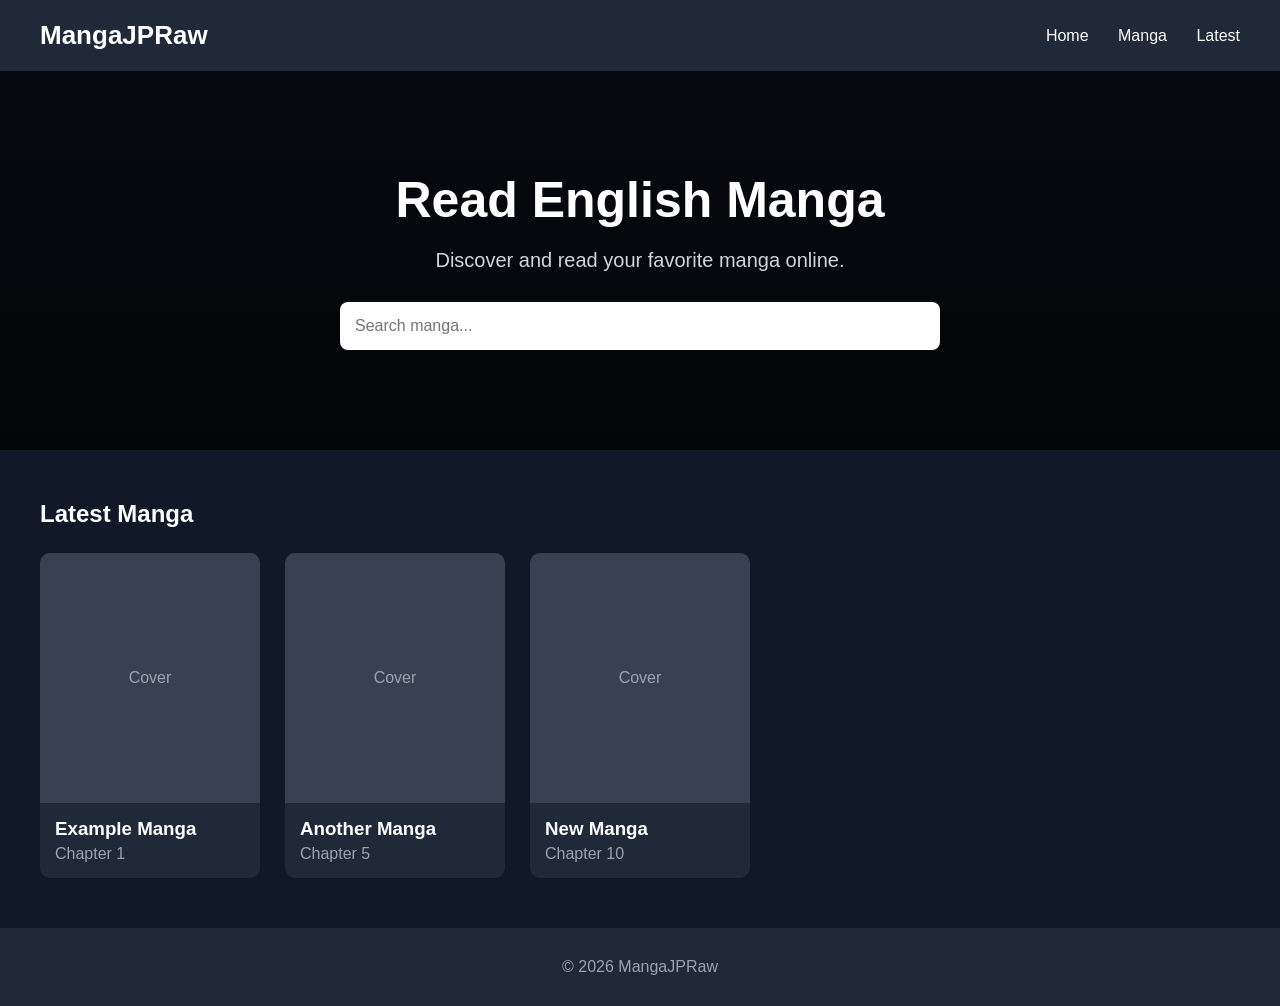
==== index.html @ 436ef57d "Add initial HTML structure for MangaJPRaw site" ====
<!DOCTYPE html>
<html lang="en">
<head>
    <meta charset="UTF-8">
    <meta name="viewport" content="width=device-width, initial-scale=1.0">

    <title>MangaJPRaw - English Manga</title>

    <style>
        * {
            margin: 0;
            padding: 0;
            box-sizing: border-box;
        }

        body {
            font-family: Arial, sans-serif;
            background: #111827;
            color: white;
        }

        header {
            background: #1f2937;
            padding: 20px 40px;
            display: flex;
            justify-content: space-between;
            align-items: center;
        }

        .logo {
            font-size: 26px;
            font-weight: bold;
        }

        nav a {
            color: white;
            text-decoration: none;
            margin-left: 25px;
        }

        nav a:hover {
            color: #ef4444;
        }

        .hero {
            text-align: center;
            padding: 100px 20px;
            background: linear-gradient(
                rgba(0, 0, 0, 0.6),
                rgba(0, 0, 0, 0.8)
            );
        }

        .hero h1 {
            font-size: 50px;
            margin-bottom: 20px;
        }

        .hero p {
            font-size: 20px;
            color: #d1d5db;
            margin-bottom: 30px;
        }

        .search {
            width: 90%;
            max-width: 600px;
            padding: 15px;
            border-radius: 8px;
            border: none;
            font-size: 16px;
        }

        .section {
            padding: 50px 40px;
        }

        .section h2 {
            margin-bottom: 25px;
        }

        .manga-grid {
            display: grid;
            grid-template-columns: repeat(auto-fill, minmax(180px, 1fr));
            gap: 25px;
        }

        .manga-card {
            background: #1f2937;
            border-radius: 10px;
            overflow: hidden;
            padding-bottom: 15px;
        }

        .manga-cover {
            height: 250px;
            background: #374151;
            display: flex;
            align-items: center;
            justify-content: center;
            color: #9ca3af;
        }

        .manga-card h3 {
            padding: 15px 15px 5px;
        }

        .manga-card p {
            padding: 0 15px;
            color: #9ca3af;
        }

        footer {
            text-align: center;
            padding: 30px;
            background: #1f2937;
            color: #9ca3af;
        }

        @media (max-width: 600px) {
            header {
                padding: 15px 20px;
            }

            nav a {
                margin-left: 10px;
            }

            .hero h1 {
                font-size: 35px;
            }

            .section {
                padding: 35px 20px;
            }
        }
    </style>
</head>

<body>

<header>

    <div class="logo">
        MangaJPRaw
    </div>

    <nav>
        <a href="index.html">Home</a>
        <a href="#">Manga</a>
        <a href="#">Latest</a>
    </nav>

</header>


<section class="hero">

    <h1>Read English Manga</h1>

    <p>
        Discover and read your favorite manga online.
    </p>

    <input
        type="text"
        class="search"
        placeholder="Search manga..."
    >

</section>


<section class="section">

    <h2>Latest Manga</h2>

    <div class="manga-grid">

        <div class="manga-card">

            <div class="manga-cover">
                Cover
            </div>

            <h3>Example Manga</h3>

            <p>Chapter 1</p>

        </div>


        <div class="manga-card">

            <div class="manga-cover">
                Cover
            </div>

            <h3>Another Manga</h3>

            <p>Chapter 5</p>

        </div>


        <div class="manga-card">

            <div class="manga-cover">
                Cover
            </div>

            <h3>New Manga</h3>

            <p>Chapter 10</p>

        </div>

    </div>

</section>


<footer>

    <p>© 2026 MangaJPRaw</p>

</footer>

</body>
</html>
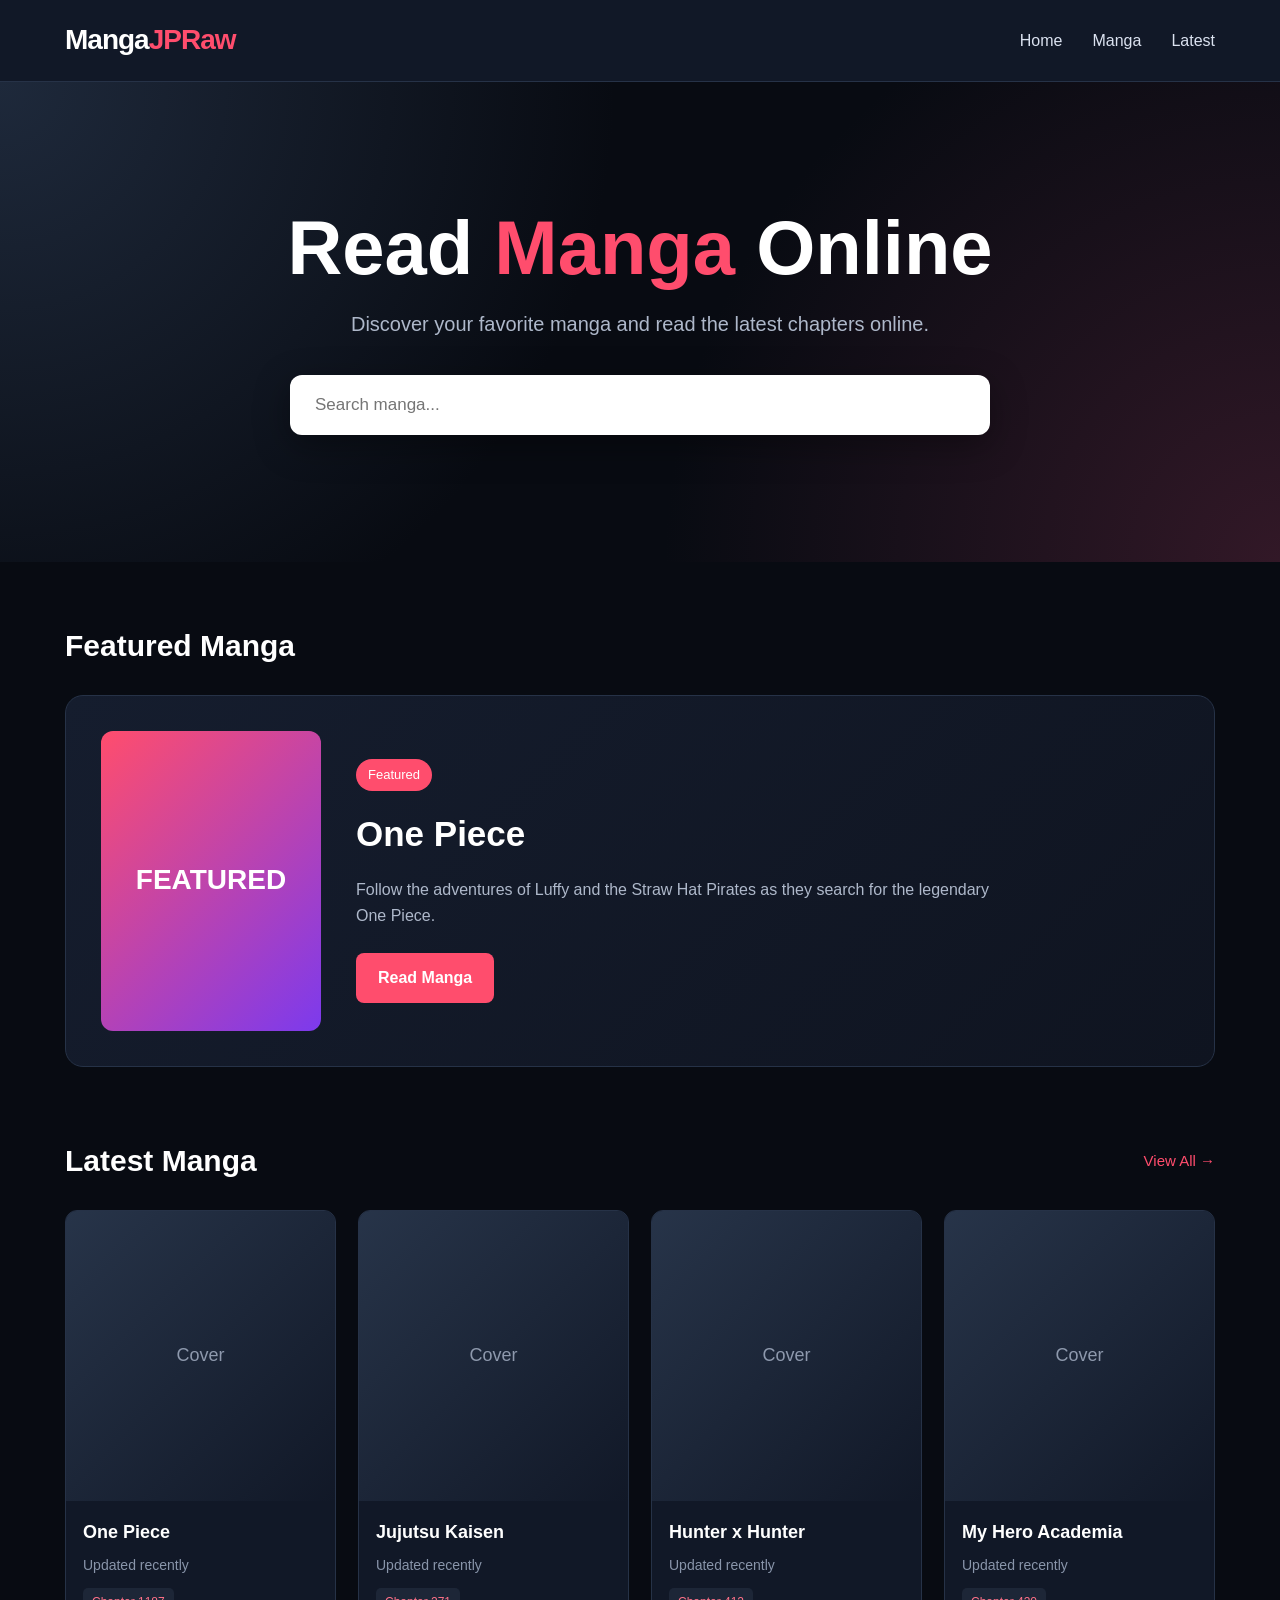
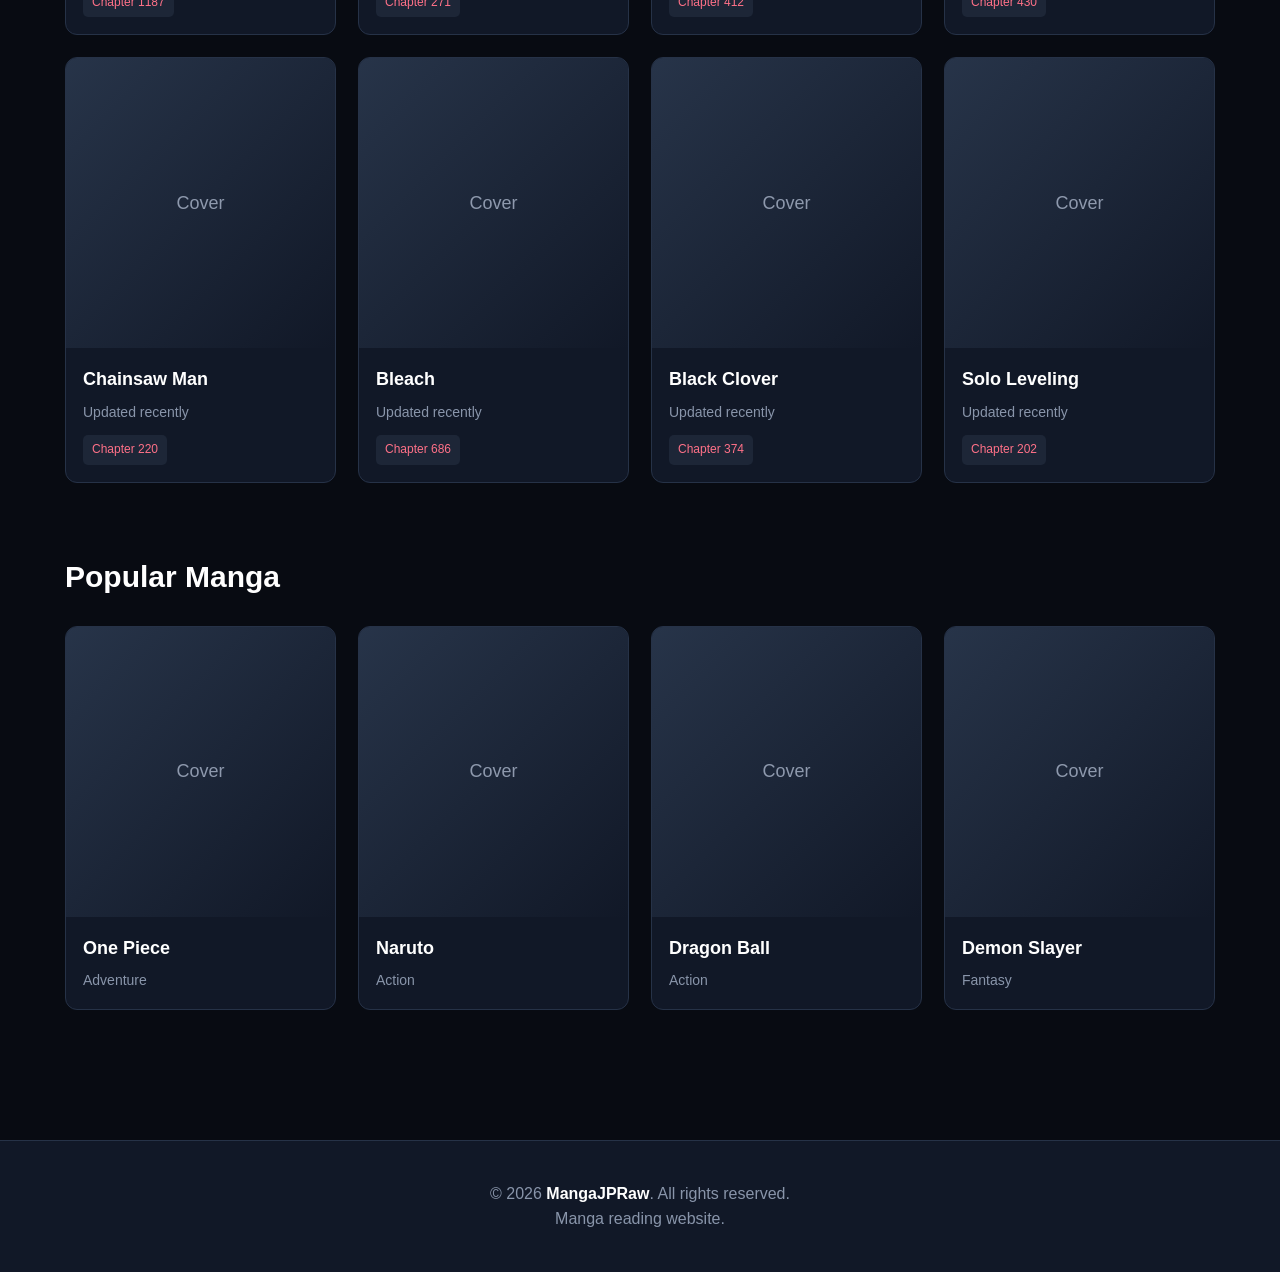
==== commit c8d69d41: "Improve SEO and update styles in index.html Updated the title and meta description for SEO. Adjusted" ====
--- a/index.html
+++ b/index.html
@@ -4,7 +4,10 @@
     <meta charset="UTF-8">
     <meta name="viewport" content="width=device-width, initial-scale=1.0">
 
-    <title>MangaJPRaw - English Manga</title>
+    <title>MangaJPRaw - Read Manga Online</title>
+
+    <meta name="description"
+          content="Read your favorite manga online at MangaJPRaw. Discover latest chapters, popular manga and more.">
 
     <style>
         * {
@@ -14,124 +17,419 @@
         }
 
         body {
-            font-family: Arial, sans-serif;
+            font-family: Arial, Helvetica, sans-serif;
+            background: #080b12;
+            color: #ffffff;
+            line-height: 1.6;
+        }
+
+        a {
+            color: inherit;
+            text-decoration: none;
+        }
+
+        /* =========================
+           HEADER
+        ========================= */
+
+        header {
             background: #111827;
-            color: white;
-        }
-
-        header {
-            background: #1f2937;
-            padding: 20px 40px;
+            border-bottom: 1px solid #263247;
+            position: sticky;
+            top: 0;
+            z-index: 1000;
+        }
+
+        .navbar {
+            max-width: 1200px;
+            margin: auto;
+            padding: 18px 25px;
             display: flex;
+            align-items: center;
             justify-content: space-between;
+        }
+
+        .logo {
+            font-size: 28px;
+            font-weight: 800;
+            letter-spacing: -1px;
+        }
+
+        .logo span {
+            color: #ff4d6d;
+        }
+
+        .nav-links {
+            display: flex;
+            gap: 30px;
             align-items: center;
         }
 
-        .logo {
-            font-size: 26px;
-            font-weight: bold;
-        }
-
-        nav a {
-            color: white;
-            text-decoration: none;
-            margin-left: 25px;
-        }
-
-        nav a:hover {
-            color: #ef4444;
-        }
+        .nav-links a {
+            font-size: 16px;
+            color: #dbe2f0;
+            transition: 0.2s;
+        }
+
+        .nav-links a:hover {
+            color: #ff4d6d;
+        }
+
+        /* =========================
+           HERO
+        ========================= */
 
         .hero {
-            text-align: center;
-            padding: 100px 20px;
-            background: linear-gradient(
-                rgba(0, 0, 0, 0.6),
-                rgba(0, 0, 0, 0.8)
-            );
-        }
-
-        .hero h1 {
-            font-size: 50px;
-            margin-bottom: 20px;
-        }
-
-        .hero p {
-            font-size: 20px;
-            color: #d1d5db;
-            margin-bottom: 30px;
-        }
-
-        .search {
-            width: 90%;
-            max-width: 600px;
-            padding: 15px;
-            border-radius: 8px;
-            border: none;
-            font-size: 16px;
-        }
-
-        .section {
-            padding: 50px 40px;
-        }
-
-        .section h2 {
-            margin-bottom: 25px;
-        }
-
-        .manga-grid {
-            display: grid;
-            grid-template-columns: repeat(auto-fill, minmax(180px, 1fr));
-            gap: 25px;
-        }
-
-        .manga-card {
-            background: #1f2937;
-            border-radius: 10px;
-            overflow: hidden;
-            padding-bottom: 15px;
-        }
-
-        .manga-cover {
-            height: 250px;
-            background: #374151;
+            min-height: 480px;
             display: flex;
             align-items: center;
             justify-content: center;
-            color: #9ca3af;
-        }
-
-        .manga-card h3 {
-            padding: 15px 15px 5px;
-        }
-
-        .manga-card p {
-            padding: 0 15px;
-            color: #9ca3af;
-        }
+            text-align: center;
+            padding: 70px 20px;
+            background:
+                radial-gradient(circle at top left, #1e293b, transparent 45%),
+                radial-gradient(circle at bottom right, #321827, transparent 45%),
+                #080b12;
+        }
+
+        .hero-content {
+            width: 100%;
+            max-width: 850px;
+        }
+
+        .hero h1 {
+            font-size: clamp(42px, 7vw, 76px);
+            line-height: 1.05;
+            margin-bottom: 20px;
+        }
+
+        .hero h1 span {
+            color: #ff4d6d;
+        }
+
+        .hero p {
+            color: #aeb8ca;
+            font-size: 20px;
+            margin-bottom: 35px;
+        }
+
+        /* SEARCH */
+
+        .search-container {
+            position: relative;
+            max-width: 700px;
+            margin: auto;
+        }
+
+        .search-container input {
+            width: 100%;
+            padding: 20px 25px;
+            border: none;
+            outline: none;
+            border-radius: 12px;
+            font-size: 17px;
+            background: #ffffff;
+            color: #111827;
+            box-shadow: 0 10px 35px rgba(0,0,0,0.35);
+        }
+
+        /* =========================
+           MAIN
+        ========================= */
+
+        main {
+            max-width: 1200px;
+            margin: auto;
+            padding: 60px 25px;
+        }
+
+        .section {
+            margin-bottom: 70px;
+        }
+
+        .section-header {
+            display: flex;
+            align-items: center;
+            justify-content: space-between;
+            margin-bottom: 25px;
+        }
+
+        .section-header h2 {
+            font-size: 30px;
+        }
+
+        .section-header a {
+            color: #ff4d6d;
+            font-size: 15px;
+        }
+
+        /* =========================
+           FEATURED
+        ========================= */
+
+        .featured {
+            background: linear-gradient(
+                135deg,
+                #151d2e,
+                #0f1420
+            );
+
+            border: 1px solid #263247;
+            border-radius: 18px;
+            padding: 35px;
+            display: grid;
+            grid-template-columns: 220px 1fr;
+            gap: 35px;
+            overflow: hidden;
+        }
+
+        .featured-cover {
+            height: 300px;
+            border-radius: 12px;
+            background: linear-gradient(
+                135deg,
+                #ff4d6d,
+                #7c3aed
+            );
+            display: flex;
+            align-items: center;
+            justify-content: center;
+            font-size: 28px;
+            font-weight: bold;
+        }
+
+        .featured-info {
+            display: flex;
+            flex-direction: column;
+            justify-content: center;
+        }
+
+        .featured-info .tag {
+            display: inline-block;
+            width: fit-content;
+            background: #ff4d6d;
+            padding: 6px 12px;
+            border-radius: 20px;
+            font-size: 13px;
+            margin-bottom: 15px;
+        }
+
+        .featured-info h3 {
+            font-size: 35px;
+            margin-bottom: 15px;
+        }
+
+        .featured-info p {
+            color: #aeb8ca;
+            max-width: 650px;
+            margin-bottom: 25px;
+        }
+
+        .btn {
+            display: inline-block;
+            width: fit-content;
+            padding: 12px 22px;
+            border-radius: 8px;
+            background: #ff4d6d;
+            color: white;
+            font-weight: bold;
+            transition: 0.2s;
+        }
+
+        .btn:hover {
+            transform: translateY(-2px);
+            background: #ff365a;
+        }
+
+        /* =========================
+           MANGA GRID
+        ========================= */
+
+        .manga-grid {
+            display: grid;
+            grid-template-columns: repeat(4, 1fr);
+            gap: 22px;
+        }
+
+        .manga-card {
+            background: #111827;
+            border: 1px solid #263247;
+            border-radius: 12px;
+            overflow: hidden;
+            transition: 0.25s;
+        }
+
+        .manga-card:hover {
+            transform: translateY(-6px);
+            border-color: #ff4d6d;
+        }
+
+        .manga-cover {
+            height: 290px;
+            background:
+                linear-gradient(
+                    135deg,
+                    #273449,
+                    #111827
+                );
+            display: flex;
+            align-items: center;
+            justify-content: center;
+            color: #8e99ad;
+            font-size: 18px;
+        }
+
+        .manga-info {
+            padding: 17px;
+        }
+
+        .manga-info h3 {
+            font-size: 18px;
+            margin-bottom: 7px;
+            white-space: nowrap;
+            overflow: hidden;
+            text-overflow: ellipsis;
+        }
+
+        .manga-info p {
+            color: #8995aa;
+            font-size: 14px;
+        }
+
+        .chapter {
+            margin-top: 12px;
+            display: inline-block;
+            background: #1d2637;
+            color: #ff7188;
+            padding: 5px 9px;
+            border-radius: 5px;
+            font-size: 12px;
+        }
+
+        /* =========================
+           NO RESULTS
+        ========================= */
+
+        #noResults {
+            display: none;
+            text-align: center;
+            padding: 50px 20px;
+            color: #8995aa;
+        }
+
+        /* =========================
+           FOOTER
+        ========================= */
 
         footer {
+            background: #111827;
+            border-top: 1px solid #263247;
+            padding: 40px 20px;
             text-align: center;
-            padding: 30px;
-            background: #1f2937;
-            color: #9ca3af;
-        }
-
-        @media (max-width: 600px) {
-            header {
-                padding: 15px 20px;
-            }
-
-            nav a {
-                margin-left: 10px;
-            }
-
-            .hero h1 {
-                font-size: 35px;
-            }
-
-            .section {
-                padding: 35px 20px;
+            color: #8995aa;
+        }
+
+        footer strong {
+            color: white;
+        }
+
+        /* =========================
+           MOBILE
+        ========================= */
+
+        @media (max-width: 900px) {
+
+            .manga-grid {
+                grid-template-columns: repeat(3, 1fr);
+            }
+
+            .featured {
+                grid-template-columns: 170px 1fr;
+            }
+
+            .featured-cover {
+                height: 240px;
+            }
+        }
+
+        @media (max-width: 650px) {
+
+            .navbar {
+                padding: 15px;
+            }
+
+            .logo {
+                font-size: 23px;
+            }
+
+            .nav-links {
+                gap: 15px;
+            }
+
+            .nav-links a {
+                font-size: 14px;
+            }
+
+            .hero {
+                min-height: 430px;
+                padding: 50px 18px;
+            }
+
+            .hero p {
+                font-size: 17px;
+            }
+
+            main {
+                padding: 40px 15px;
+            }
+
+            .featured {
+                grid-template-columns: 1fr;
+                padding: 20px;
+            }
+
+            .featured-cover {
+                height: 300px;
+            }
+
+            .featured-info h3 {
+                font-size: 28px;
+            }
+
+            .manga-grid {
+                grid-template-columns: repeat(2, 1fr);
+                gap: 14px;
+            }
+
+            .manga-cover {
+                height: 230px;
+            }
+
+            .manga-info {
+                padding: 12px;
+            }
+
+            .manga-info h3 {
+                font-size: 15px;
+            }
+        }
+
+        @media (max-width: 400px) {
+
+            .nav-links {
+                gap: 10px;
+            }
+
+            .nav-links a {
+                font-size: 12px;
+            }
+
+            .manga-grid {
+                grid-template-columns: 1fr 1fr;
+            }
+
+            .manga-cover {
+                height: 200px;
             }
         }
     </style>
@@ -139,92 +437,474 @@
 
 <body>
 
+<!-- =========================
+     HEADER
+========================= -->
+
 <header>
 
-    <div class="logo">
-        MangaJPRaw
+    <nav class="navbar">
+
+        <a href="#" class="logo">
+            Manga<span>JPRaw</span>
+        </a>
+
+        <div class="nav-links">
+            <a href="#">Home</a>
+            <a href="#manga">Manga</a>
+            <a href="#latest">Latest</a>
+        </div>
+
+    </nav>
+
+</header>
+
+
+<!-- =========================
+     HERO
+========================= -->
+
+<section class="hero">
+
+    <div class="hero-content">
+
+        <h1>
+            Read <span>Manga</span> Online
+        </h1>
+
+        <p>
+            Discover your favorite manga and read the latest chapters online.
+        </p>
+
+        <div class="search-container">
+
+            <input
+                type="text"
+                id="searchInput"
+                placeholder="Search manga..."
+                autocomplete="off"
+            >
+
+        </div>
+
     </div>
 
-    <nav>
-        <a href="index.html">Home</a>
-        <a href="#">Manga</a>
-        <a href="#">Latest</a>
-    </nav>
-
-</header>
-
-
-<section class="hero">
-
-    <h1>Read English Manga</h1>
+</section>
+
+
+<!-- =========================
+     MAIN CONTENT
+========================= -->
+
+<main>
+
+
+    <!-- FEATURED -->
+
+    <section class="section">
+
+        <div class="section-header">
+
+            <h2>Featured Manga</h2>
+
+        </div>
+
+        <div class="featured">
+
+            <div class="featured-cover">
+                FEATURED
+            </div>
+
+            <div class="featured-info">
+
+                <span class="tag">
+                    Featured
+                </span>
+
+                <h3>
+                    One Piece
+                </h3>
+
+                <p>
+                    Follow the adventures of Luffy and the Straw Hat Pirates
+                    as they search for the legendary One Piece.
+                </p>
+
+                <a href="#" class="btn">
+                    Read Manga
+                </a>
+
+            </div>
+
+        </div>
+
+    </section>
+
+
+    <!-- LATEST -->
+
+    <section class="section" id="latest">
+
+        <div class="section-header">
+
+            <h2>
+                Latest Manga
+            </h2>
+
+            <a href="#">
+                View All →
+            </a>
+
+        </div>
+
+        <div class="manga-grid" id="mangaGrid">
+
+
+            <!-- MANGA 1 -->
+
+            <div class="manga-card">
+
+                <div class="manga-cover">
+                    Cover
+                </div>
+
+                <div class="manga-info">
+
+                    <h3>One Piece</h3>
+
+                    <p>Updated recently</p>
+
+                    <span class="chapter">
+                        Chapter 1187
+                    </span>
+
+                </div>
+
+            </div>
+
+
+            <!-- MANGA 2 -->
+
+            <div class="manga-card">
+
+                <div class="manga-cover">
+                    Cover
+                </div>
+
+                <div class="manga-info">
+
+                    <h3>Jujutsu Kaisen</h3>
+
+                    <p>Updated recently</p>
+
+                    <span class="chapter">
+                        Chapter 271
+                    </span>
+
+                </div>
+
+            </div>
+
+
+            <!-- MANGA 3 -->
+
+            <div class="manga-card">
+
+                <div class="manga-cover">
+                    Cover
+                </div>
+
+                <div class="manga-info">
+
+                    <h3>Hunter x Hunter</h3>
+
+                    <p>Updated recently</p>
+
+                    <span class="chapter">
+                        Chapter 412
+                    </span>
+
+                </div>
+
+            </div>
+
+
+            <!-- MANGA 4 -->
+
+            <div class="manga-card">
+
+                <div class="manga-cover">
+                    Cover
+                </div>
+
+                <div class="manga-info">
+
+                    <h3>My Hero Academia</h3>
+
+                    <p>Updated recently</p>
+
+                    <span class="chapter">
+                        Chapter 430
+                    </span>
+
+                </div>
+
+            </div>
+
+
+            <!-- MANGA 5 -->
+
+            <div class="manga-card">
+
+                <div class="manga-cover">
+                    Cover
+                </div>
+
+                <div class="manga-info">
+
+                    <h3>Chainsaw Man</h3>
+
+                    <p>Updated recently</p>
+
+                    <span class="chapter">
+                        Chapter 220
+                    </span>
+
+                </div>
+
+            </div>
+
+
+            <!-- MANGA 6 -->
+
+            <div class="manga-card">
+
+                <div class="manga-cover">
+                    Cover
+                </div>
+
+                <div class="manga-info">
+
+                    <h3>Bleach</h3>
+
+                    <p>Updated recently</p>
+
+                    <span class="chapter">
+                        Chapter 686
+                    </span>
+
+                </div>
+
+            </div>
+
+
+            <!-- MANGA 7 -->
+
+            <div class="manga-card">
+
+                <div class="manga-cover">
+                    Cover
+                </div>
+
+                <div class="manga-info">
+
+                    <h3>Black Clover</h3>
+
+                    <p>Updated recently</p>
+
+                    <span class="chapter">
+                        Chapter 374
+                    </span>
+
+                </div>
+
+            </div>
+
+
+            <!-- MANGA 8 -->
+
+            <div class="manga-card">
+
+                <div class="manga-cover">
+                    Cover
+                </div>
+
+                <div class="manga-info">
+
+                    <h3>Solo Leveling</h3>
+
+                    <p>Updated recently</p>
+
+                    <span class="chapter">
+                        Chapter 202
+                    </span>
+
+                </div>
+
+            </div>
+
+        </div>
+
+        <div id="noResults">
+            <h3>No manga found</h3>
+            <p>Try searching for another manga.</p>
+        </div>
+
+    </section>
+
+
+    <!-- POPULAR -->
+
+    <section class="section" id="manga">
+
+        <div class="section-header">
+
+            <h2>
+                Popular Manga
+            </h2>
+
+        </div>
+
+        <div class="manga-grid">
+
+            <div class="manga-card">
+
+                <div class="manga-cover">
+                    Cover
+                </div>
+
+                <div class="manga-info">
+                    <h3>One Piece</h3>
+                    <p>Adventure</p>
+                </div>
+
+            </div>
+
+
+            <div class="manga-card">
+
+                <div class="manga-cover">
+                    Cover
+                </div>
+
+                <div class="manga-info">
+                    <h3>Naruto</h3>
+                    <p>Action</p>
+                </div>
+
+            </div>
+
+
+            <div class="manga-card">
+
+                <div class="manga-cover">
+                    Cover
+                </div>
+
+                <div class="manga-info">
+                    <h3>Dragon Ball</h3>
+                    <p>Action</p>
+                </div>
+
+            </div>
+
+
+            <div class="manga-card">
+
+                <div class="manga-cover">
+                    Cover
+                </div>
+
+                <div class="manga-info">
+                    <h3>Demon Slayer</h3>
+                    <p>Fantasy</p>
+                </div>
+
+            </div>
+
+        </div>
+
+    </section>
+
+</main>
+
+
+<!-- =========================
+     FOOTER
+========================= -->
+
+<footer>
 
     <p>
-        Discover and read your favorite manga online.
+        © 2026 <strong>MangaJPRaw</strong>.
+        All rights reserved.
     </p>
 
-    <input
-        type="text"
-        class="search"
-        placeholder="Search manga..."
-    >
-
-</section>
-
-
-<section class="section">
-
-    <h2>Latest Manga</h2>
-
-    <div class="manga-grid">
-
-        <div class="manga-card">
-
-            <div class="manga-cover">
-                Cover
-            </div>
-
-            <h3>Example Manga</h3>
-
-            <p>Chapter 1</p>
-
-        </div>
-
-
-        <div class="manga-card">
-
-            <div class="manga-cover">
-                Cover
-            </div>
-
-            <h3>Another Manga</h3>
-
-            <p>Chapter 5</p>
-
-        </div>
-
-
-        <div class="manga-card">
-
-            <div class="manga-cover">
-                Cover
-            </div>
-
-            <h3>New Manga</h3>
-
-            <p>Chapter 10</p>
-
-        </div>
-
-    </div>
-
-</section>
-
-
-<footer>
-
-    <p>© 2026 MangaJPRaw</p>
+    <p>
+        Manga reading website.
+    </p>
 
 </footer>
+
+
+<!-- =========================
+     SEARCH JAVASCRIPT
+========================= -->
+
+<script>
+
+    const searchInput = document.getElementById("searchInput");
+
+    const mangaCards = document.querySelectorAll(
+        "#mangaGrid .manga-card"
+    );
+
+    const noResults = document.getElementById("noResults");
+
+
+    searchInput.addEventListener("input", function () {
+
+        const searchText =
+            this.value.toLowerCase().trim();
+
+        let visibleCards = 0;
+
+
+        mangaCards.forEach(function (card) {
+
+            const title =
+                card.querySelector("h3")
+                    .textContent
+                    .toLowerCase();
+
+            if (title.includes(searchText)) {
+
+                card.style.display = "";
+
+                visibleCards++;
+
+            } else {
+
+                card.style.display = "none";
+
+            }
+
+        });
+
+
+        if (visibleCards === 0 && searchText !== "") {
+
+            noResults.style.display = "block";
+
+        } else {
+
+            noResults.style.display = "none";
+
+        }
+
+    });
+
+</script>
 
 </body>
 </html>
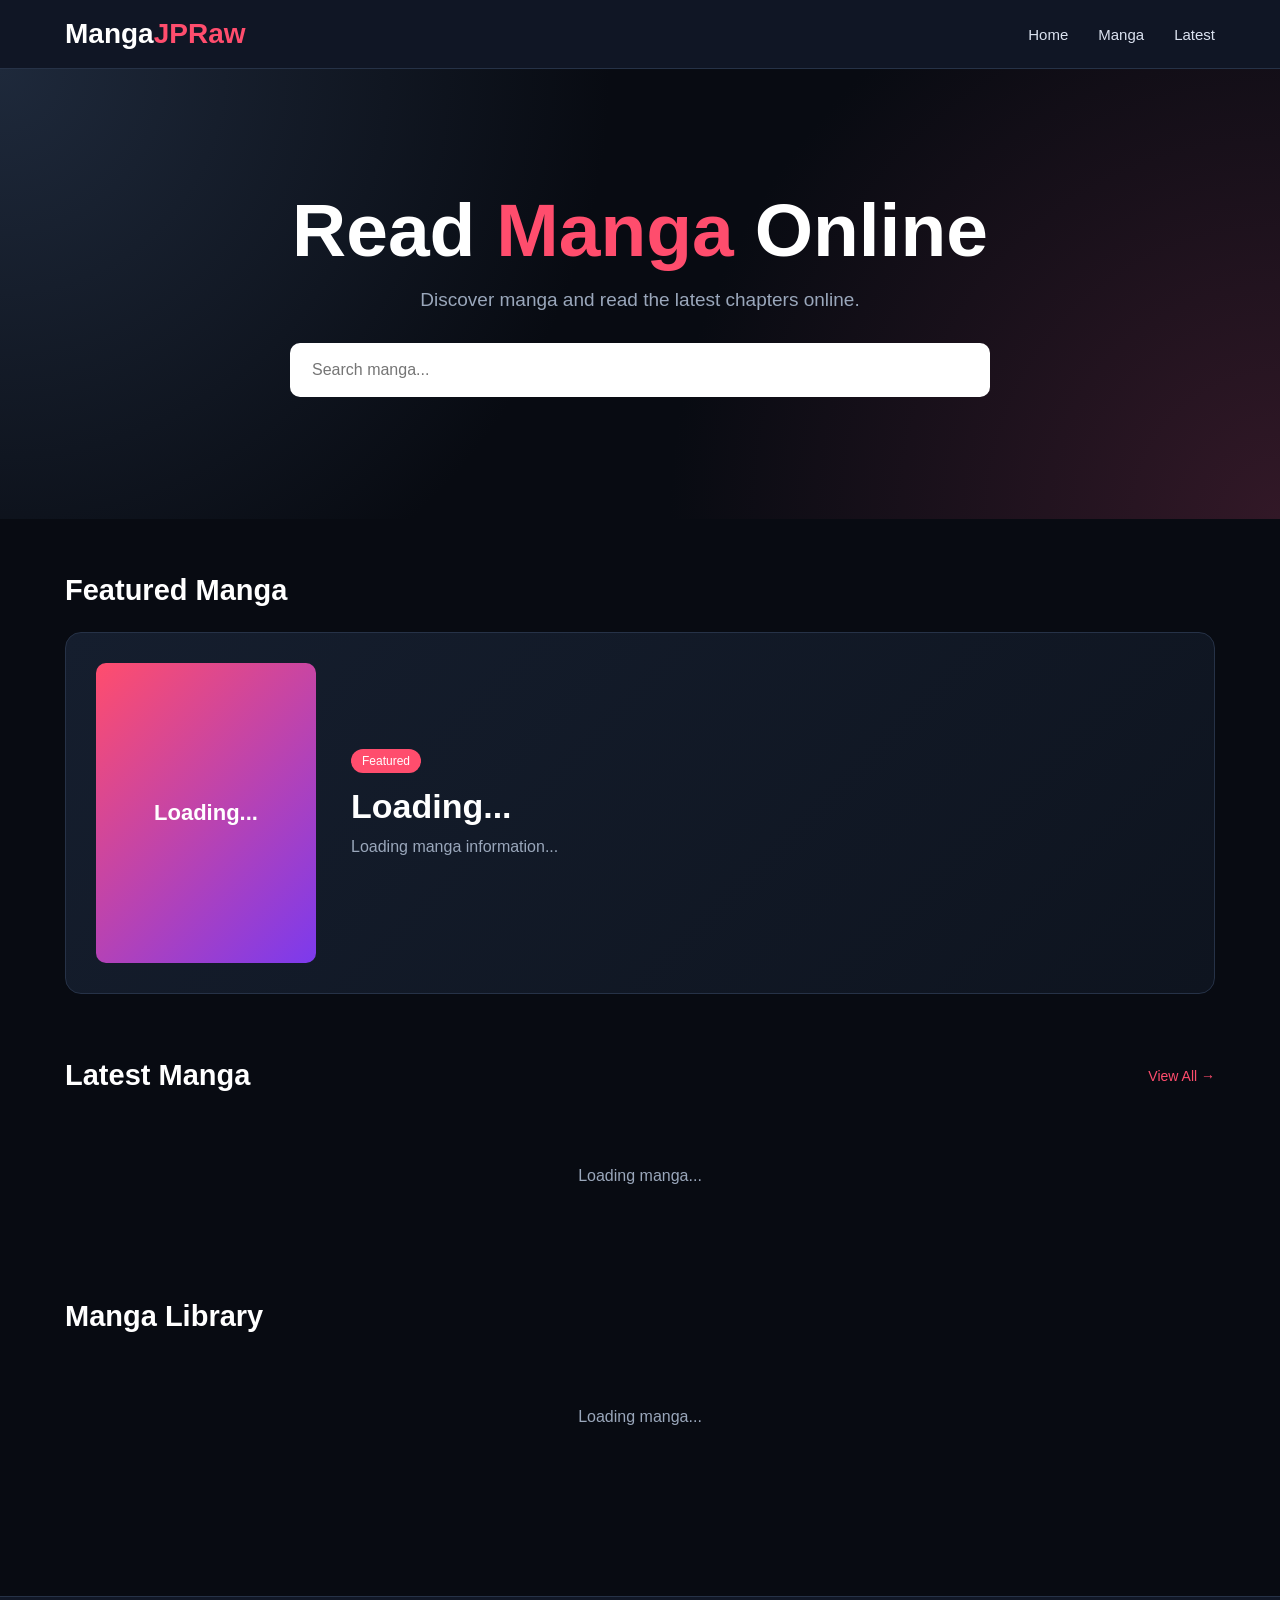
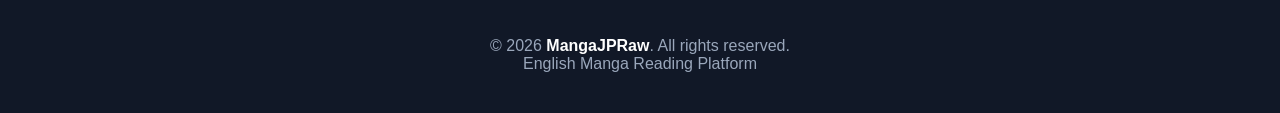
==== commit f3171fd8: "Update index.html" ====
--- a/index.html
+++ b/index.html
@@ -1,337 +1,702 @@
 <!DOCTYPE html>
 <html lang="en">
+
 <head>
+
     <meta charset="UTF-8">
-    <meta name="viewport" content="width=device-width, initial-scale=1.0">
+
+    <meta
+        name="viewport"
+        content="width=device-width, initial-scale=1.0"
+    >
+
+    <meta
+        name="description"
+        content="MangaJPRaw - Read English manga online."
+    >
 
     <title>MangaJPRaw - Read Manga Online</title>
 
-    <meta name="description"
-          content="Read your favorite manga online at MangaJPRaw. Discover latest chapters, popular manga and more.">
 
     <style>
+
         * {
             margin: 0;
             padding: 0;
             box-sizing: border-box;
         }
 
+
+        :root {
+
+            --background: #080b12;
+            --surface: #111827;
+            --surface-2: #151e2e;
+            --border: #263247;
+
+            --text: #ffffff;
+            --muted: #9aa7bb;
+
+            --accent: #ff4d6d;
+            --accent-hover: #ff365a;
+
+        }
+
+
         body {
-            font-family: Arial, Helvetica, sans-serif;
-            background: #080b12;
-            color: #ffffff;
-            line-height: 1.6;
-        }
+
+            font-family:
+                Arial,
+                Helvetica,
+                sans-serif;
+
+            background: var(--background);
+
+            color: var(--text);
+
+            min-height: 100vh;
+
+        }
+
 
         a {
+
             color: inherit;
+
             text-decoration: none;
-        }
+
+        }
+
+
+        button,
+        input {
+
+            font-family: inherit;
+
+        }
+
 
         /* =========================
            HEADER
         ========================= */
 
         header {
-            background: #111827;
-            border-bottom: 1px solid #263247;
+
             position: sticky;
+
             top: 0;
+
             z-index: 1000;
-        }
+
+            background:
+                rgba(17, 24, 39, 0.95);
+
+            backdrop-filter: blur(10px);
+
+            border-bottom:
+                1px solid var(--border);
+
+        }
+
 
         .navbar {
+
             max-width: 1200px;
+
             margin: auto;
-            padding: 18px 25px;
+
+            padding:
+                18px 25px;
+
             display: flex;
+
             align-items: center;
+
             justify-content: space-between;
-        }
+
+        }
+
 
         .logo {
+
             font-size: 28px;
+
             font-weight: 800;
-            letter-spacing: -1px;
-        }
+
+        }
+
 
         .logo span {
-            color: #ff4d6d;
-        }
+
+            color: var(--accent);
+
+        }
+
 
         .nav-links {
+
             display: flex;
+
             gap: 30px;
-            align-items: center;
-        }
+
+        }
+
 
         .nav-links a {
-            font-size: 16px;
+
             color: #dbe2f0;
+
+            font-size: 15px;
+
             transition: 0.2s;
-        }
+
+        }
+
 
         .nav-links a:hover {
-            color: #ff4d6d;
-        }
+
+            color: var(--accent);
+
+        }
+
 
         /* =========================
            HERO
         ========================= */
 
         .hero {
-            min-height: 480px;
+
+            min-height: 450px;
+
             display: flex;
+
             align-items: center;
+
             justify-content: center;
+
             text-align: center;
-            padding: 70px 20px;
+
+            padding: 60px 20px;
+
             background:
-                radial-gradient(circle at top left, #1e293b, transparent 45%),
-                radial-gradient(circle at bottom right, #321827, transparent 45%),
-                #080b12;
-        }
+
+                radial-gradient(
+                    circle at top left,
+                    #1e293b,
+                    transparent 45%
+                ),
+
+                radial-gradient(
+                    circle at bottom right,
+                    #321827,
+                    transparent 45%
+                ),
+
+                var(--background);
+
+        }
+
 
         .hero-content {
+
             width: 100%;
+
             max-width: 850px;
-        }
+
+        }
+
 
         .hero h1 {
-            font-size: clamp(42px, 7vw, 76px);
+
+            font-size:
+                clamp(42px, 7vw, 75px);
+
             line-height: 1.05;
+
             margin-bottom: 20px;
-        }
+
+        }
+
 
         .hero h1 span {
-            color: #ff4d6d;
-        }
+
+            color: var(--accent);
+
+        }
+
 
         .hero p {
-            color: #aeb8ca;
-            font-size: 20px;
-            margin-bottom: 35px;
-        }
-
-        /* SEARCH */
+
+            color: var(--muted);
+
+            font-size: 19px;
+
+            margin-bottom: 32px;
+
+        }
+
+
+        /* =========================
+           SEARCH
+        ========================= */
 
         .search-container {
-            position: relative;
+
             max-width: 700px;
+
             margin: auto;
-        }
+
+        }
+
 
         .search-container input {
+
             width: 100%;
-            padding: 20px 25px;
+
+            padding:
+                18px 22px;
+
             border: none;
+
             outline: none;
-            border-radius: 12px;
-            font-size: 17px;
-            background: #ffffff;
+
+            border-radius: 10px;
+
+            font-size: 16px;
+
+            background: white;
+
             color: #111827;
-            box-shadow: 0 10px 35px rgba(0,0,0,0.35);
-        }
+
+        }
+
 
         /* =========================
            MAIN
         ========================= */
 
         main {
+
             max-width: 1200px;
+
             margin: auto;
-            padding: 60px 25px;
-        }
+
+            padding:
+                55px 25px;
+
+        }
+
 
         .section {
-            margin-bottom: 70px;
-        }
+
+            margin-bottom: 65px;
+
+        }
+
 
         .section-header {
+
             display: flex;
+
             align-items: center;
+
             justify-content: space-between;
+
             margin-bottom: 25px;
-        }
+
+        }
+
 
         .section-header h2 {
-            font-size: 30px;
-        }
+
+            font-size: 29px;
+
+        }
+
 
         .section-header a {
-            color: #ff4d6d;
-            font-size: 15px;
-        }
+
+            color: var(--accent);
+
+            font-size: 14px;
+
+        }
+
 
         /* =========================
            FEATURED
         ========================= */
 
         .featured {
-            background: linear-gradient(
-                135deg,
-                #151d2e,
-                #0f1420
-            );
-
-            border: 1px solid #263247;
-            border-radius: 18px;
-            padding: 35px;
+
             display: grid;
-            grid-template-columns: 220px 1fr;
+
+            grid-template-columns:
+                220px 1fr;
+
             gap: 35px;
+
+            padding: 30px;
+
+            border-radius: 16px;
+
+            border:
+                1px solid var(--border);
+
+            background:
+                linear-gradient(
+                    135deg,
+                    var(--surface-2),
+                    #0e141f
+                );
+
+        }
+
+
+        .featured-cover {
+
+            height: 300px;
+
+            border-radius: 10px;
+
             overflow: hidden;
-        }
-
-        .featured-cover {
-            height: 300px;
-            border-radius: 12px;
-            background: linear-gradient(
-                135deg,
-                #ff4d6d,
-                #7c3aed
-            );
+
+            background:
+                linear-gradient(
+                    135deg,
+                    #ff4d6d,
+                    #7c3aed
+                );
+
             display: flex;
+
             align-items: center;
+
             justify-content: center;
-            font-size: 28px;
+
             font-weight: bold;
-        }
+
+            font-size: 22px;
+
+        }
+
+
+        .featured-cover img {
+
+            width: 100%;
+
+            height: 100%;
+
+            object-fit: cover;
+
+        }
+
 
         .featured-info {
+
             display: flex;
+
             flex-direction: column;
+
             justify-content: center;
-        }
-
-        .featured-info .tag {
-            display: inline-block;
+
+        }
+
+
+        .tag {
+
             width: fit-content;
-            background: #ff4d6d;
-            padding: 6px 12px;
+
+            background: var(--accent);
+
+            padding:
+                5px 11px;
+
             border-radius: 20px;
-            font-size: 13px;
-            margin-bottom: 15px;
-        }
+
+            font-size: 12px;
+
+            margin-bottom: 14px;
+
+        }
+
 
         .featured-info h3 {
-            font-size: 35px;
-            margin-bottom: 15px;
-        }
+
+            font-size: 34px;
+
+            margin-bottom: 12px;
+
+        }
+
 
         .featured-info p {
-            color: #aeb8ca;
+
+            color: var(--muted);
+
             max-width: 650px;
-            margin-bottom: 25px;
-        }
+
+            margin-bottom: 22px;
+
+        }
+
 
         .btn {
-            display: inline-block;
+
             width: fit-content;
-            padding: 12px 22px;
-            border-radius: 8px;
-            background: #ff4d6d;
-            color: white;
+
+            background: var(--accent);
+
+            padding:
+                11px 20px;
+
+            border-radius: 7px;
+
             font-weight: bold;
+
             transition: 0.2s;
-        }
+
+        }
+
 
         .btn:hover {
+
+            background: var(--accent-hover);
+
             transform: translateY(-2px);
-            background: #ff365a;
-        }
+
+        }
+
 
         /* =========================
            MANGA GRID
         ========================= */
 
         .manga-grid {
+
             display: grid;
-            grid-template-columns: repeat(4, 1fr);
-            gap: 22px;
-        }
+
+            grid-template-columns:
+                repeat(4, 1fr);
+
+            gap: 20px;
+
+        }
+
 
         .manga-card {
-            background: #111827;
-            border: 1px solid #263247;
-            border-radius: 12px;
+
+            background: var(--surface);
+
+            border:
+                1px solid var(--border);
+
+            border-radius: 11px;
+
             overflow: hidden;
+
+            cursor: pointer;
+
             transition: 0.25s;
-        }
+
+        }
+
 
         .manga-card:hover {
-            transform: translateY(-6px);
-            border-color: #ff4d6d;
-        }
+
+            transform:
+                translateY(-5px);
+
+            border-color:
+                var(--accent);
+
+        }
+
 
         .manga-cover {
-            height: 290px;
+
+            height: 285px;
+
             background:
-                linear-gradient(
-                    135deg,
-                    #273449,
-                    #111827
-                );
+                #1a2434;
+
             display: flex;
+
             align-items: center;
+
             justify-content: center;
-            color: #8e99ad;
-            font-size: 18px;
-        }
+
+            overflow: hidden;
+
+        }
+
+
+        .manga-cover img {
+
+            width: 100%;
+
+            height: 100%;
+
+            object-fit: cover;
+
+        }
+
+
+        .manga-cover-placeholder {
+
+            color: #77849a;
+
+            text-align: center;
+
+            padding: 20px;
+
+        }
+
 
         .manga-info {
-            padding: 17px;
-        }
+
+            padding: 15px;
+
+        }
+
 
         .manga-info h3 {
-            font-size: 18px;
-            margin-bottom: 7px;
+
+            font-size: 17px;
+
+            margin-bottom: 6px;
+
             white-space: nowrap;
+
             overflow: hidden;
+
             text-overflow: ellipsis;
-        }
+
+        }
+
 
         .manga-info p {
-            color: #8995aa;
-            font-size: 14px;
-        }
+
+            color: var(--muted);
+
+            font-size: 13px;
+
+            line-height: 1.5;
+
+            height: 39px;
+
+            overflow: hidden;
+
+        }
+
 
         .chapter {
-            margin-top: 12px;
+
             display: inline-block;
+
+            margin-top: 10px;
+
+            padding:
+                5px 9px;
+
+            border-radius: 5px;
+
             background: #1d2637;
+
             color: #ff7188;
-            padding: 5px 9px;
-            border-radius: 5px;
+
             font-size: 12px;
-        }
+
+        }
+
+
+        /* =========================
+           LOADING
+        ========================= */
+
+        .loading {
+
+            grid-column: 1 / -1;
+
+            text-align: center;
+
+            padding: 50px;
+
+            color: var(--muted);
+
+        }
+
 
         /* =========================
            NO RESULTS
         ========================= */
 
         #noResults {
+
             display: none;
+
             text-align: center;
+
             padding: 50px 20px;
-            color: #8995aa;
-        }
+
+            color: var(--muted);
+
+        }
+
+
+        #noResults h3 {
+
+            color: white;
+
+            margin-bottom: 8px;
+
+        }
+
+
+        /* =========================
+           ERROR
+        ========================= */
+
+        #loadError {
+
+            display: none;
+
+            text-align: center;
+
+            padding: 40px;
+
+            color: #ff7188;
+
+        }
+
 
         /* =========================
            FOOTER
         ========================= */
 
         footer {
-            background: #111827;
-            border-top: 1px solid #263247;
+
+            border-top:
+                1px solid var(--border);
+
+            background:
+                var(--surface);
+
+            text-align: center;
+
             padding: 40px 20px;
-            text-align: center;
-            color: #8995aa;
-        }
+
+            color: var(--muted);
+
+        }
+
 
         footer strong {
+
             color: white;
-        }
+
+        }
+
 
         /* =========================
            MOBILE
@@ -340,571 +705,436 @@
         @media (max-width: 900px) {
 
             .manga-grid {
-                grid-template-columns: repeat(3, 1fr);
-            }
+
+                grid-template-columns:
+                    repeat(3, 1fr);
+
+            }
+
 
             .featured {
-                grid-template-columns: 170px 1fr;
-            }
+
+                grid-template-columns:
+                    170px 1fr;
+
+            }
+
 
             .featured-cover {
+
                 height: 240px;
-            }
-        }
+
+            }
+
+        }
+
 
         @media (max-width: 650px) {
 
             .navbar {
-                padding: 15px;
-            }
+
+                padding:
+                    15px;
+
+            }
+
 
             .logo {
+
                 font-size: 23px;
-            }
+
+            }
+
 
             .nav-links {
-                gap: 15px;
-            }
+
+                gap: 14px;
+
+            }
+
 
             .nav-links a {
-                font-size: 14px;
-            }
+
+                font-size: 13px;
+
+            }
+
 
             .hero {
-                min-height: 430px;
-                padding: 50px 18px;
-            }
+
+                min-height: 400px;
+
+                padding:
+                    50px 18px;
+
+            }
+
 
             .hero p {
-                font-size: 17px;
-            }
+
+                font-size: 16px;
+
+            }
+
 
             main {
-                padding: 40px 15px;
-            }
+
+                padding:
+                    40px 15px;
+
+            }
+
 
             .featured {
+
                 grid-template-columns: 1fr;
+
                 padding: 20px;
-            }
+
+            }
+
 
             .featured-cover {
+
                 height: 300px;
-            }
+
+            }
+
 
             .featured-info h3 {
+
                 font-size: 28px;
-            }
+
+            }
+
 
             .manga-grid {
-                grid-template-columns: repeat(2, 1fr);
+
+                grid-template-columns:
+                    repeat(2, 1fr);
+
                 gap: 14px;
-            }
+
+            }
+
 
             .manga-cover {
+
                 height: 230px;
-            }
+
+            }
+
 
             .manga-info {
-                padding: 12px;
-            }
+
+                padding: 11px;
+
+            }
+
 
             .manga-info h3 {
+
                 font-size: 15px;
-            }
-        }
+
+            }
+
+        }
+
 
         @media (max-width: 400px) {
 
             .nav-links {
-                gap: 10px;
-            }
+
+                gap: 9px;
+
+            }
+
 
             .nav-links a {
+
                 font-size: 12px;
-            }
-
-            .manga-grid {
-                grid-template-columns: 1fr 1fr;
-            }
+
+            }
+
 
             .manga-cover {
+
                 height: 200px;
-            }
-        }
+
+            }
+
+        }
+
     </style>
+
 </head>
 
+
 <body>
 
-<!-- =========================
-     HEADER
-========================= -->
-
-<header>
-
-    <nav class="navbar">
-
-        <a href="#" class="logo">
-            Manga<span>JPRaw</span>
-        </a>
-
-        <div class="nav-links">
-            <a href="#">Home</a>
-            <a href="#manga">Manga</a>
-            <a href="#latest">Latest</a>
+
+    <!-- =========================
+         HEADER
+    ========================= -->
+
+    <header>
+
+        <nav class="navbar">
+
+            <a
+                href="./index.html"
+                class="logo"
+            >
+
+                Manga<span>JPRaw</span>
+
+            </a>
+
+
+            <div class="nav-links">
+
+                <a href="./index.html">
+                    Home
+                </a>
+
+                <a href="#manga">
+                    Manga
+                </a>
+
+                <a href="#latest">
+                    Latest
+                </a>
+
+            </div>
+
+        </nav>
+
+    </header>
+
+
+    <!-- =========================
+         HERO
+    ========================= -->
+
+    <section class="hero">
+
+        <div class="hero-content">
+
+            <h1>
+
+                Read
+                <span>Manga</span>
+                Online
+
+            </h1>
+
+
+            <p>
+
+                Discover manga and read
+                the latest chapters online.
+
+            </p>
+
+
+            <div class="search-container">
+
+                <input
+                    type="search"
+                    id="searchInput"
+                    placeholder="Search manga..."
+                    autocomplete="off"
+                >
+
+            </div>
+
         </div>
 
-    </nav>
-
-</header>
-
-
-<!-- =========================
-     HERO
-========================= -->
-
-<section class="hero">
-
-    <div class="hero-content">
-
-        <h1>
-            Read <span>Manga</span> Online
-        </h1>
+    </section>
+
+
+    <!-- =========================
+         MAIN
+    ========================= -->
+
+    <main>
+
+
+        <!-- FEATURED -->
+
+        <section class="section">
+
+            <div class="section-header">
+
+                <h2>
+                    Featured Manga
+                </h2>
+
+            </div>
+
+
+            <div
+                class="featured"
+                id="featuredManga"
+            >
+
+                <div class="featured-cover">
+
+                    <div>
+                        Loading...
+                    </div>
+
+                </div>
+
+
+                <div class="featured-info">
+
+                    <span class="tag">
+                        Featured
+                    </span>
+
+
+                    <h3>
+                        Loading...
+                    </h3>
+
+
+                    <p>
+                        Loading manga information...
+                    </p>
+
+                </div>
+
+            </div>
+
+        </section>
+
+
+        <!-- LATEST -->
+
+        <section
+            class="section"
+            id="latest"
+        >
+
+            <div class="section-header">
+
+                <h2>
+                    Latest Manga
+                </h2>
+
+                <a href="#manga">
+                    View All →
+                </a>
+
+            </div>
+
+
+            <div
+                class="manga-grid"
+                id="mangaGrid"
+            >
+
+                <div class="loading">
+
+                    Loading manga...
+
+                </div>
+
+            </div>
+
+
+            <div id="noResults">
+
+                <h3>
+                    No manga found
+                </h3>
+
+                <p>
+                    Try another search.
+                </p>
+
+            </div>
+
+
+            <div id="loadError">
+
+                Unable to load manga.
+
+            </div>
+
+        </section>
+
+
+        <!-- MANGA -->
+
+        <section
+            class="section"
+            id="manga"
+        >
+
+            <div class="section-header">
+
+                <h2>
+                    Manga Library
+                </h2>
+
+            </div>
+
+
+            <div
+                class="manga-grid"
+                id="libraryGrid"
+            >
+
+                <div class="loading">
+
+                    Loading manga...
+
+                </div>
+
+            </div>
+
+        </section>
+
+
+    </main>
+
+
+    <!-- =========================
+         FOOTER
+    ========================= -->
+
+    <footer>
 
         <p>
-            Discover your favorite manga and read the latest chapters online.
+
+            © 2026
+            <strong>MangaJPRaw</strong>.
+
+            All rights reserved.
+
         </p>
 
-        <div class="search-container">
-
-            <input
-                type="text"
-                id="searchInput"
-                placeholder="Search manga..."
-                autocomplete="off"
-            >
-
-        </div>
-
-    </div>
-
-</section>
-
-
-<!-- =========================
-     MAIN CONTENT
-========================= -->
-
-<main>
-
-
-    <!-- FEATURED -->
-
-    <section class="section">
-
-        <div class="section-header">
-
-            <h2>Featured Manga</h2>
-
-        </div>
-
-        <div class="featured">
-
-            <div class="featured-cover">
-                FEATURED
-            </div>
-
-            <div class="featured-info">
-
-                <span class="tag">
-                    Featured
-                </span>
-
-                <h3>
-                    One Piece
-                </h3>
-
-                <p>
-                    Follow the adventures of Luffy and the Straw Hat Pirates
-                    as they search for the legendary One Piece.
-                </p>
-
-                <a href="#" class="btn">
-                    Read Manga
-                </a>
-
-            </div>
-
-        </div>
-
-    </section>
-
-
-    <!-- LATEST -->
-
-    <section class="section" id="latest">
-
-        <div class="section-header">
-
-            <h2>
-                Latest Manga
-            </h2>
-
-            <a href="#">
-                View All →
-            </a>
-
-        </div>
-
-        <div class="manga-grid" id="mangaGrid">
-
-
-            <!-- MANGA 1 -->
-
-            <div class="manga-card">
-
-                <div class="manga-cover">
-                    Cover
-                </div>
-
-                <div class="manga-info">
-
-                    <h3>One Piece</h3>
-
-                    <p>Updated recently</p>
-
-                    <span class="chapter">
-                        Chapter 1187
-                    </span>
-
-                </div>
-
-            </div>
-
-
-            <!-- MANGA 2 -->
-
-            <div class="manga-card">
-
-                <div class="manga-cover">
-                    Cover
-                </div>
-
-                <div class="manga-info">
-
-                    <h3>Jujutsu Kaisen</h3>
-
-                    <p>Updated recently</p>
-
-                    <span class="chapter">
-                        Chapter 271
-                    </span>
-
-                </div>
-
-            </div>
-
-
-            <!-- MANGA 3 -->
-
-            <div class="manga-card">
-
-                <div class="manga-cover">
-                    Cover
-                </div>
-
-                <div class="manga-info">
-
-                    <h3>Hunter x Hunter</h3>
-
-                    <p>Updated recently</p>
-
-                    <span class="chapter">
-                        Chapter 412
-                    </span>
-
-                </div>
-
-            </div>
-
-
-            <!-- MANGA 4 -->
-
-            <div class="manga-card">
-
-                <div class="manga-cover">
-                    Cover
-                </div>
-
-                <div class="manga-info">
-
-                    <h3>My Hero Academia</h3>
-
-                    <p>Updated recently</p>
-
-                    <span class="chapter">
-                        Chapter 430
-                    </span>
-
-                </div>
-
-            </div>
-
-
-            <!-- MANGA 5 -->
-
-            <div class="manga-card">
-
-                <div class="manga-cover">
-                    Cover
-                </div>
-
-                <div class="manga-info">
-
-                    <h3>Chainsaw Man</h3>
-
-                    <p>Updated recently</p>
-
-                    <span class="chapter">
-                        Chapter 220
-                    </span>
-
-                </div>
-
-            </div>
-
-
-            <!-- MANGA 6 -->
-
-            <div class="manga-card">
-
-                <div class="manga-cover">
-                    Cover
-                </div>
-
-                <div class="manga-info">
-
-                    <h3>Bleach</h3>
-
-                    <p>Updated recently</p>
-
-                    <span class="chapter">
-                        Chapter 686
-                    </span>
-
-                </div>
-
-            </div>
-
-
-            <!-- MANGA 7 -->
-
-            <div class="manga-card">
-
-                <div class="manga-cover">
-                    Cover
-                </div>
-
-                <div class="manga-info">
-
-                    <h3>Black Clover</h3>
-
-                    <p>Updated recently</p>
-
-                    <span class="chapter">
-                        Chapter 374
-                    </span>
-
-                </div>
-
-            </div>
-
-
-            <!-- MANGA 8 -->
-
-            <div class="manga-card">
-
-                <div class="manga-cover">
-                    Cover
-                </div>
-
-                <div class="manga-info">
-
-                    <h3>Solo Leveling</h3>
-
-                    <p>Updated recently</p>
-
-                    <span class="chapter">
-                        Chapter 202
-                    </span>
-
-                </div>
-
-            </div>
-
-        </div>
-
-        <div id="noResults">
-            <h3>No manga found</h3>
-            <p>Try searching for another manga.</p>
-        </div>
-
-    </section>
-
-
-    <!-- POPULAR -->
-
-    <section class="section" id="manga">
-
-        <div class="section-header">
-
-            <h2>
-                Popular Manga
-            </h2>
-
-        </div>
-
-        <div class="manga-grid">
-
-            <div class="manga-card">
-
-                <div class="manga-cover">
-                    Cover
-                </div>
-
-                <div class="manga-info">
-                    <h3>One Piece</h3>
-                    <p>Adventure</p>
-                </div>
-
-            </div>
-
-
-            <div class="manga-card">
-
-                <div class="manga-cover">
-                    Cover
-                </div>
-
-                <div class="manga-info">
-                    <h3>Naruto</h3>
-                    <p>Action</p>
-                </div>
-
-            </div>
-
-
-            <div class="manga-card">
-
-                <div class="manga-cover">
-                    Cover
-                </div>
-
-                <div class="manga-info">
-                    <h3>Dragon Ball</h3>
-                    <p>Action</p>
-                </div>
-
-            </div>
-
-
-            <div class="manga-card">
-
-                <div class="manga-cover">
-                    Cover
-                </div>
-
-                <div class="manga-info">
-                    <h3>Demon Slayer</h3>
-                    <p>Fantasy</p>
-                </div>
-
-            </div>
-
-        </div>
-
-    </section>
-
-</main>
-
-
-<!-- =========================
-     FOOTER
-========================= -->
-
-<footer>
-
-    <p>
-        © 2026 <strong>MangaJPRaw</strong>.
-        All rights reserved.
-    </p>
-
-    <p>
-        Manga reading website.
-    </p>
-
-</footer>
-
-
-<!-- =========================
-     SEARCH JAVASCRIPT
-========================= -->
-
-<script>
-
-    const searchInput = document.getElementById("searchInput");
-
-    const mangaCards = document.querySelectorAll(
-        "#mangaGrid .manga-card"
-    );
-
-    const noResults = document.getElementById("noResults");
-
-
-    searchInput.addEventListener("input", function () {
-
-        const searchText =
-            this.value.toLowerCase().trim();
-
-        let visibleCards = 0;
-
-
-        mangaCards.forEach(function (card) {
-
-            const title =
-                card.querySelector("h3")
-                    .textContent
-                    .toLowerCase();
-
-            if (title.includes(searchText)) {
-
-                card.style.display = "";
-
-                visibleCards++;
-
-            } else {
-
-                card.style.display = "none";
-
-            }
-
-        });
-
-
-        if (visibleCards === 0 && searchText !== "") {
-
-            noResults.style.display = "block";
-
-        } else {
-
-            noResults.style.display = "none";
-
-        }
-
-    });
-
-</script>
+
+        <p>
+
+            English Manga Reading Platform
+
+        </p>
+
+    </footer>
+
+
+    <!-- =========================
+         JAVASCRIPT
+    ========================= -->
+
+    <script
+        src="./js/app.js"
+    ></script>
+
 
 </body>
+
 </html>
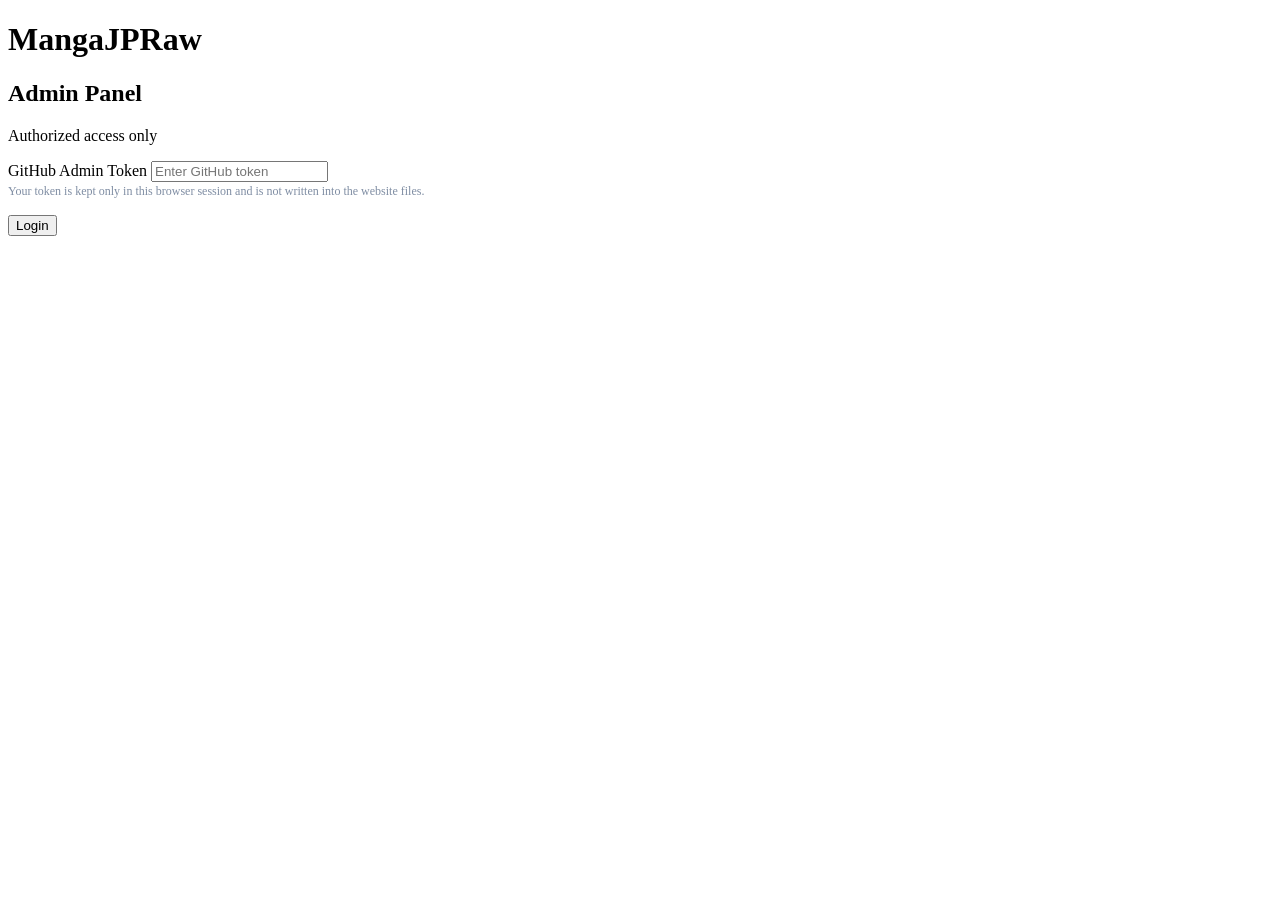
==== commit e9b0d43b: "Update admin login page and styles" ====
--- a/index.html
+++ b/index.html
@@ -10,1130 +10,229 @@
         content="width=device-width, initial-scale=1.0"
     >
 
-    <meta
-        name="description"
-        content="MangaJPRaw - Read English manga online."
+    <title>MangaJPRaw Admin Login</title>
+
+    <link
+        rel="stylesheet"
+        href="./style.css"
     >
 
-    <title>MangaJPRaw - Read Manga Online</title>
-
-
-    <style>
-
-        * {
-            margin: 0;
-            padding: 0;
-            box-sizing: border-box;
+</head>
+
+<body>
+
+<div class="admin-container">
+
+    <div class="admin-card">
+
+        <h1>
+            MangaJPRaw
+        </h1>
+
+        <h2>
+            Admin Panel
+        </h2>
+
+        <p class="subtitle">
+            Authorized access only
+        </p>
+
+
+        <form id="loginForm">
+
+            <label for="token">
+                GitHub Admin Token
+            </label>
+
+            <input
+                type="password"
+                id="token"
+                placeholder="Enter GitHub token"
+                autocomplete="off"
+                required
+            >
+
+            <div
+                style="
+                    color:#7f8da3;
+                    font-size:12px;
+                    margin-bottom:15px;
+                    line-height:1.5;
+                "
+            >
+                Your token is kept only in this browser
+                session and is not written into the
+                website files.
+            </div>
+
+
+            <button type="submit">
+                Login
+            </button>
+
+        </form>
+
+
+        <div
+            id="message"
+            class="message"
+        ></div>
+
+    </div>
+
+</div>
+
+
+<script>
+
+    const form =
+        document.getElementById(
+            "loginForm"
+        );
+
+
+    const message =
+        document.getElementById(
+            "message"
+        );
+
+
+    form.addEventListener(
+        "submit",
+        async function(event) {
+
+            event.preventDefault();
+
+
+            const token =
+                document
+                    .getElementById("token")
+                    .value
+                    .trim();
+
+
+            if (!token) {
+
+                message.textContent =
+                    "Please enter your token.";
+
+                message.className =
+                    "message error";
+
+                return;
+
+            }
+
+
+            message.textContent =
+                "Checking token...";
+
+            message.className =
+                "message";
+
+
+            try {
+
+                const response =
+                    await fetch(
+                        "https://api.github.com/user",
+                        {
+                            method: "GET",
+
+                            headers: {
+
+                                "Authorization":
+                                    "Bearer " + token,
+
+                                "Accept":
+                                    "application/vnd.github+json",
+
+                                "X-GitHub-Api-Version":
+                                    "2022-11-28"
+
+                            }
+                        }
+                    );
+
+
+                if (!response.ok) {
+
+                    throw new Error(
+                        "Invalid GitHub token."
+                    );
+
+                }
+
+
+                const user =
+                    await response.json();
+
+
+                /*
+                 * Only your GitHub account is
+                 * allowed to use this admin panel.
+                 */
+
+                const allowedUser =
+                    "TalalKhanTareen";
+
+
+                if (
+                    user.login.toLowerCase() !==
+                    allowedUser.toLowerCase()
+                ) {
+
+                    throw new Error(
+                        "This GitHub account is not authorized."
+                    );
+
+                }
+
+
+                /*
+                 * Store token only for this
+                 * browser session.
+                 */
+
+                sessionStorage.setItem(
+                    "mangajpraw_token",
+                    token
+                );
+
+
+                sessionStorage.setItem(
+                    "mangajpraw_admin",
+                    "true"
+                );
+
+
+                sessionStorage.setItem(
+                    "mangajpraw_user",
+                    user.login
+                );
+
+
+                window.location.href =
+                    "./dashboard.html";
+
+            }
+
+            catch (error) {
+
+                console.error(error);
+
+                message.textContent =
+                    error.message;
+
+                message.className =
+                    "message error";
+
+            }
+
         }
-
-
-        :root {
-
-            --background: #080b12;
-            --surface: #111827;
-            --surface-2: #151e2e;
-            --border: #263247;
-
-            --text: #ffffff;
-            --muted: #9aa7bb;
-
-            --accent: #ff4d6d;
-            --accent-hover: #ff365a;
-
-        }
-
-
-        body {
-
-            font-family:
-                Arial,
-                Helvetica,
-                sans-serif;
-
-            background: var(--background);
-
-            color: var(--text);
-
-            min-height: 100vh;
-
-        }
-
-
-        a {
-
-            color: inherit;
-
-            text-decoration: none;
-
-        }
-
-
-        button,
-        input {
-
-            font-family: inherit;
-
-        }
-
-
-        /* =========================
-           HEADER
-        ========================= */
-
-        header {
-
-            position: sticky;
-
-            top: 0;
-
-            z-index: 1000;
-
-            background:
-                rgba(17, 24, 39, 0.95);
-
-            backdrop-filter: blur(10px);
-
-            border-bottom:
-                1px solid var(--border);
-
-        }
-
-
-        .navbar {
-
-            max-width: 1200px;
-
-            margin: auto;
-
-            padding:
-                18px 25px;
-
-            display: flex;
-
-            align-items: center;
-
-            justify-content: space-between;
-
-        }
-
-
-        .logo {
-
-            font-size: 28px;
-
-            font-weight: 800;
-
-        }
-
-
-        .logo span {
-
-            color: var(--accent);
-
-        }
-
-
-        .nav-links {
-
-            display: flex;
-
-            gap: 30px;
-
-        }
-
-
-        .nav-links a {
-
-            color: #dbe2f0;
-
-            font-size: 15px;
-
-            transition: 0.2s;
-
-        }
-
-
-        .nav-links a:hover {
-
-            color: var(--accent);
-
-        }
-
-
-        /* =========================
-           HERO
-        ========================= */
-
-        .hero {
-
-            min-height: 450px;
-
-            display: flex;
-
-            align-items: center;
-
-            justify-content: center;
-
-            text-align: center;
-
-            padding: 60px 20px;
-
-            background:
-
-                radial-gradient(
-                    circle at top left,
-                    #1e293b,
-                    transparent 45%
-                ),
-
-                radial-gradient(
-                    circle at bottom right,
-                    #321827,
-                    transparent 45%
-                ),
-
-                var(--background);
-
-        }
-
-
-        .hero-content {
-
-            width: 100%;
-
-            max-width: 850px;
-
-        }
-
-
-        .hero h1 {
-
-            font-size:
-                clamp(42px, 7vw, 75px);
-
-            line-height: 1.05;
-
-            margin-bottom: 20px;
-
-        }
-
-
-        .hero h1 span {
-
-            color: var(--accent);
-
-        }
-
-
-        .hero p {
-
-            color: var(--muted);
-
-            font-size: 19px;
-
-            margin-bottom: 32px;
-
-        }
-
-
-        /* =========================
-           SEARCH
-        ========================= */
-
-        .search-container {
-
-            max-width: 700px;
-
-            margin: auto;
-
-        }
-
-
-        .search-container input {
-
-            width: 100%;
-
-            padding:
-                18px 22px;
-
-            border: none;
-
-            outline: none;
-
-            border-radius: 10px;
-
-            font-size: 16px;
-
-            background: white;
-
-            color: #111827;
-
-        }
-
-
-        /* =========================
-           MAIN
-        ========================= */
-
-        main {
-
-            max-width: 1200px;
-
-            margin: auto;
-
-            padding:
-                55px 25px;
-
-        }
-
-
-        .section {
-
-            margin-bottom: 65px;
-
-        }
-
-
-        .section-header {
-
-            display: flex;
-
-            align-items: center;
-
-            justify-content: space-between;
-
-            margin-bottom: 25px;
-
-        }
-
-
-        .section-header h2 {
-
-            font-size: 29px;
-
-        }
-
-
-        .section-header a {
-
-            color: var(--accent);
-
-            font-size: 14px;
-
-        }
-
-
-        /* =========================
-           FEATURED
-        ========================= */
-
-        .featured {
-
-            display: grid;
-
-            grid-template-columns:
-                220px 1fr;
-
-            gap: 35px;
-
-            padding: 30px;
-
-            border-radius: 16px;
-
-            border:
-                1px solid var(--border);
-
-            background:
-                linear-gradient(
-                    135deg,
-                    var(--surface-2),
-                    #0e141f
-                );
-
-        }
-
-
-        .featured-cover {
-
-            height: 300px;
-
-            border-radius: 10px;
-
-            overflow: hidden;
-
-            background:
-                linear-gradient(
-                    135deg,
-                    #ff4d6d,
-                    #7c3aed
-                );
-
-            display: flex;
-
-            align-items: center;
-
-            justify-content: center;
-
-            font-weight: bold;
-
-            font-size: 22px;
-
-        }
-
-
-        .featured-cover img {
-
-            width: 100%;
-
-            height: 100%;
-
-            object-fit: cover;
-
-        }
-
-
-        .featured-info {
-
-            display: flex;
-
-            flex-direction: column;
-
-            justify-content: center;
-
-        }
-
-
-        .tag {
-
-            width: fit-content;
-
-            background: var(--accent);
-
-            padding:
-                5px 11px;
-
-            border-radius: 20px;
-
-            font-size: 12px;
-
-            margin-bottom: 14px;
-
-        }
-
-
-        .featured-info h3 {
-
-            font-size: 34px;
-
-            margin-bottom: 12px;
-
-        }
-
-
-        .featured-info p {
-
-            color: var(--muted);
-
-            max-width: 650px;
-
-            margin-bottom: 22px;
-
-        }
-
-
-        .btn {
-
-            width: fit-content;
-
-            background: var(--accent);
-
-            padding:
-                11px 20px;
-
-            border-radius: 7px;
-
-            font-weight: bold;
-
-            transition: 0.2s;
-
-        }
-
-
-        .btn:hover {
-
-            background: var(--accent-hover);
-
-            transform: translateY(-2px);
-
-        }
-
-
-        /* =========================
-           MANGA GRID
-        ========================= */
-
-        .manga-grid {
-
-            display: grid;
-
-            grid-template-columns:
-                repeat(4, 1fr);
-
-            gap: 20px;
-
-        }
-
-
-        .manga-card {
-
-            background: var(--surface);
-
-            border:
-                1px solid var(--border);
-
-            border-radius: 11px;
-
-            overflow: hidden;
-
-            cursor: pointer;
-
-            transition: 0.25s;
-
-        }
-
-
-        .manga-card:hover {
-
-            transform:
-                translateY(-5px);
-
-            border-color:
-                var(--accent);
-
-        }
-
-
-        .manga-cover {
-
-            height: 285px;
-
-            background:
-                #1a2434;
-
-            display: flex;
-
-            align-items: center;
-
-            justify-content: center;
-
-            overflow: hidden;
-
-        }
-
-
-        .manga-cover img {
-
-            width: 100%;
-
-            height: 100%;
-
-            object-fit: cover;
-
-        }
-
-
-        .manga-cover-placeholder {
-
-            color: #77849a;
-
-            text-align: center;
-
-            padding: 20px;
-
-        }
-
-
-        .manga-info {
-
-            padding: 15px;
-
-        }
-
-
-        .manga-info h3 {
-
-            font-size: 17px;
-
-            margin-bottom: 6px;
-
-            white-space: nowrap;
-
-            overflow: hidden;
-
-            text-overflow: ellipsis;
-
-        }
-
-
-        .manga-info p {
-
-            color: var(--muted);
-
-            font-size: 13px;
-
-            line-height: 1.5;
-
-            height: 39px;
-
-            overflow: hidden;
-
-        }
-
-
-        .chapter {
-
-            display: inline-block;
-
-            margin-top: 10px;
-
-            padding:
-                5px 9px;
-
-            border-radius: 5px;
-
-            background: #1d2637;
-
-            color: #ff7188;
-
-            font-size: 12px;
-
-        }
-
-
-        /* =========================
-           LOADING
-        ========================= */
-
-        .loading {
-
-            grid-column: 1 / -1;
-
-            text-align: center;
-
-            padding: 50px;
-
-            color: var(--muted);
-
-        }
-
-
-        /* =========================
-           NO RESULTS
-        ========================= */
-
-        #noResults {
-
-            display: none;
-
-            text-align: center;
-
-            padding: 50px 20px;
-
-            color: var(--muted);
-
-        }
-
-
-        #noResults h3 {
-
-            color: white;
-
-            margin-bottom: 8px;
-
-        }
-
-
-        /* =========================
-           ERROR
-        ========================= */
-
-        #loadError {
-
-            display: none;
-
-            text-align: center;
-
-            padding: 40px;
-
-            color: #ff7188;
-
-        }
-
-
-        /* =========================
-           FOOTER
-        ========================= */
-
-        footer {
-
-            border-top:
-                1px solid var(--border);
-
-            background:
-                var(--surface);
-
-            text-align: center;
-
-            padding: 40px 20px;
-
-            color: var(--muted);
-
-        }
-
-
-        footer strong {
-
-            color: white;
-
-        }
-
-
-        /* =========================
-           MOBILE
-        ========================= */
-
-        @media (max-width: 900px) {
-
-            .manga-grid {
-
-                grid-template-columns:
-                    repeat(3, 1fr);
-
-            }
-
-
-            .featured {
-
-                grid-template-columns:
-                    170px 1fr;
-
-            }
-
-
-            .featured-cover {
-
-                height: 240px;
-
-            }
-
-        }
-
-
-        @media (max-width: 650px) {
-
-            .navbar {
-
-                padding:
-                    15px;
-
-            }
-
-
-            .logo {
-
-                font-size: 23px;
-
-            }
-
-
-            .nav-links {
-
-                gap: 14px;
-
-            }
-
-
-            .nav-links a {
-
-                font-size: 13px;
-
-            }
-
-
-            .hero {
-
-                min-height: 400px;
-
-                padding:
-                    50px 18px;
-
-            }
-
-
-            .hero p {
-
-                font-size: 16px;
-
-            }
-
-
-            main {
-
-                padding:
-                    40px 15px;
-
-            }
-
-
-            .featured {
-
-                grid-template-columns: 1fr;
-
-                padding: 20px;
-
-            }
-
-
-            .featured-cover {
-
-                height: 300px;
-
-            }
-
-
-            .featured-info h3 {
-
-                font-size: 28px;
-
-            }
-
-
-            .manga-grid {
-
-                grid-template-columns:
-                    repeat(2, 1fr);
-
-                gap: 14px;
-
-            }
-
-
-            .manga-cover {
-
-                height: 230px;
-
-            }
-
-
-            .manga-info {
-
-                padding: 11px;
-
-            }
-
-
-            .manga-info h3 {
-
-                font-size: 15px;
-
-            }
-
-        }
-
-
-        @media (max-width: 400px) {
-
-            .nav-links {
-
-                gap: 9px;
-
-            }
-
-
-            .nav-links a {
-
-                font-size: 12px;
-
-            }
-
-
-            .manga-cover {
-
-                height: 200px;
-
-            }
-
-        }
-
-    </style>
-
-</head>
-
-
-<body>
-
-
-    <!-- =========================
-         HEADER
-    ========================= -->
-
-    <header>
-
-        <nav class="navbar">
-
-            <a
-                href="./index.html"
-                class="logo"
-            >
-
-                Manga<span>JPRaw</span>
-
-            </a>
-
-
-            <div class="nav-links">
-
-                <a href="./index.html">
-                    Home
-                </a>
-
-                <a href="#manga">
-                    Manga
-                </a>
-
-                <a href="#latest">
-                    Latest
-                </a>
-
-            </div>
-
-        </nav>
-
-    </header>
-
-
-    <!-- =========================
-         HERO
-    ========================= -->
-
-    <section class="hero">
-
-        <div class="hero-content">
-
-            <h1>
-
-                Read
-                <span>Manga</span>
-                Online
-
-            </h1>
-
-
-            <p>
-
-                Discover manga and read
-                the latest chapters online.
-
-            </p>
-
-
-            <div class="search-container">
-
-                <input
-                    type="search"
-                    id="searchInput"
-                    placeholder="Search manga..."
-                    autocomplete="off"
-                >
-
-            </div>
-
-        </div>
-
-    </section>
-
-
-    <!-- =========================
-         MAIN
-    ========================= -->
-
-    <main>
-
-
-        <!-- FEATURED -->
-
-        <section class="section">
-
-            <div class="section-header">
-
-                <h2>
-                    Featured Manga
-                </h2>
-
-            </div>
-
-
-            <div
-                class="featured"
-                id="featuredManga"
-            >
-
-                <div class="featured-cover">
-
-                    <div>
-                        Loading...
-                    </div>
-
-                </div>
-
-
-                <div class="featured-info">
-
-                    <span class="tag">
-                        Featured
-                    </span>
-
-
-                    <h3>
-                        Loading...
-                    </h3>
-
-
-                    <p>
-                        Loading manga information...
-                    </p>
-
-                </div>
-
-            </div>
-
-        </section>
-
-
-        <!-- LATEST -->
-
-        <section
-            class="section"
-            id="latest"
-        >
-
-            <div class="section-header">
-
-                <h2>
-                    Latest Manga
-                </h2>
-
-                <a href="#manga">
-                    View All →
-                </a>
-
-            </div>
-
-
-            <div
-                class="manga-grid"
-                id="mangaGrid"
-            >
-
-                <div class="loading">
-
-                    Loading manga...
-
-                </div>
-
-            </div>
-
-
-            <div id="noResults">
-
-                <h3>
-                    No manga found
-                </h3>
-
-                <p>
-                    Try another search.
-                </p>
-
-            </div>
-
-
-            <div id="loadError">
-
-                Unable to load manga.
-
-            </div>
-
-        </section>
-
-
-        <!-- MANGA -->
-
-        <section
-            class="section"
-            id="manga"
-        >
-
-            <div class="section-header">
-
-                <h2>
-                    Manga Library
-                </h2>
-
-            </div>
-
-
-            <div
-                class="manga-grid"
-                id="libraryGrid"
-            >
-
-                <div class="loading">
-
-                    Loading manga...
-
-                </div>
-
-            </div>
-
-        </section>
-
-
-    </main>
-
-
-    <!-- =========================
-         FOOTER
-    ========================= -->
-
-    <footer>
-
-        <p>
-
-            © 2026
-            <strong>MangaJPRaw</strong>.
-
-            All rights reserved.
-
-        </p>
-
-
-        <p>
-
-            English Manga Reading Platform
-
-        </p>
-
-    </footer>
-
-
-    <!-- =========================
-         JAVASCRIPT
-    ========================= -->
-
-    <script
-        src="./js/app.js"
-    ></script>
-
+    );
+
+</script>
 
 </body>
 
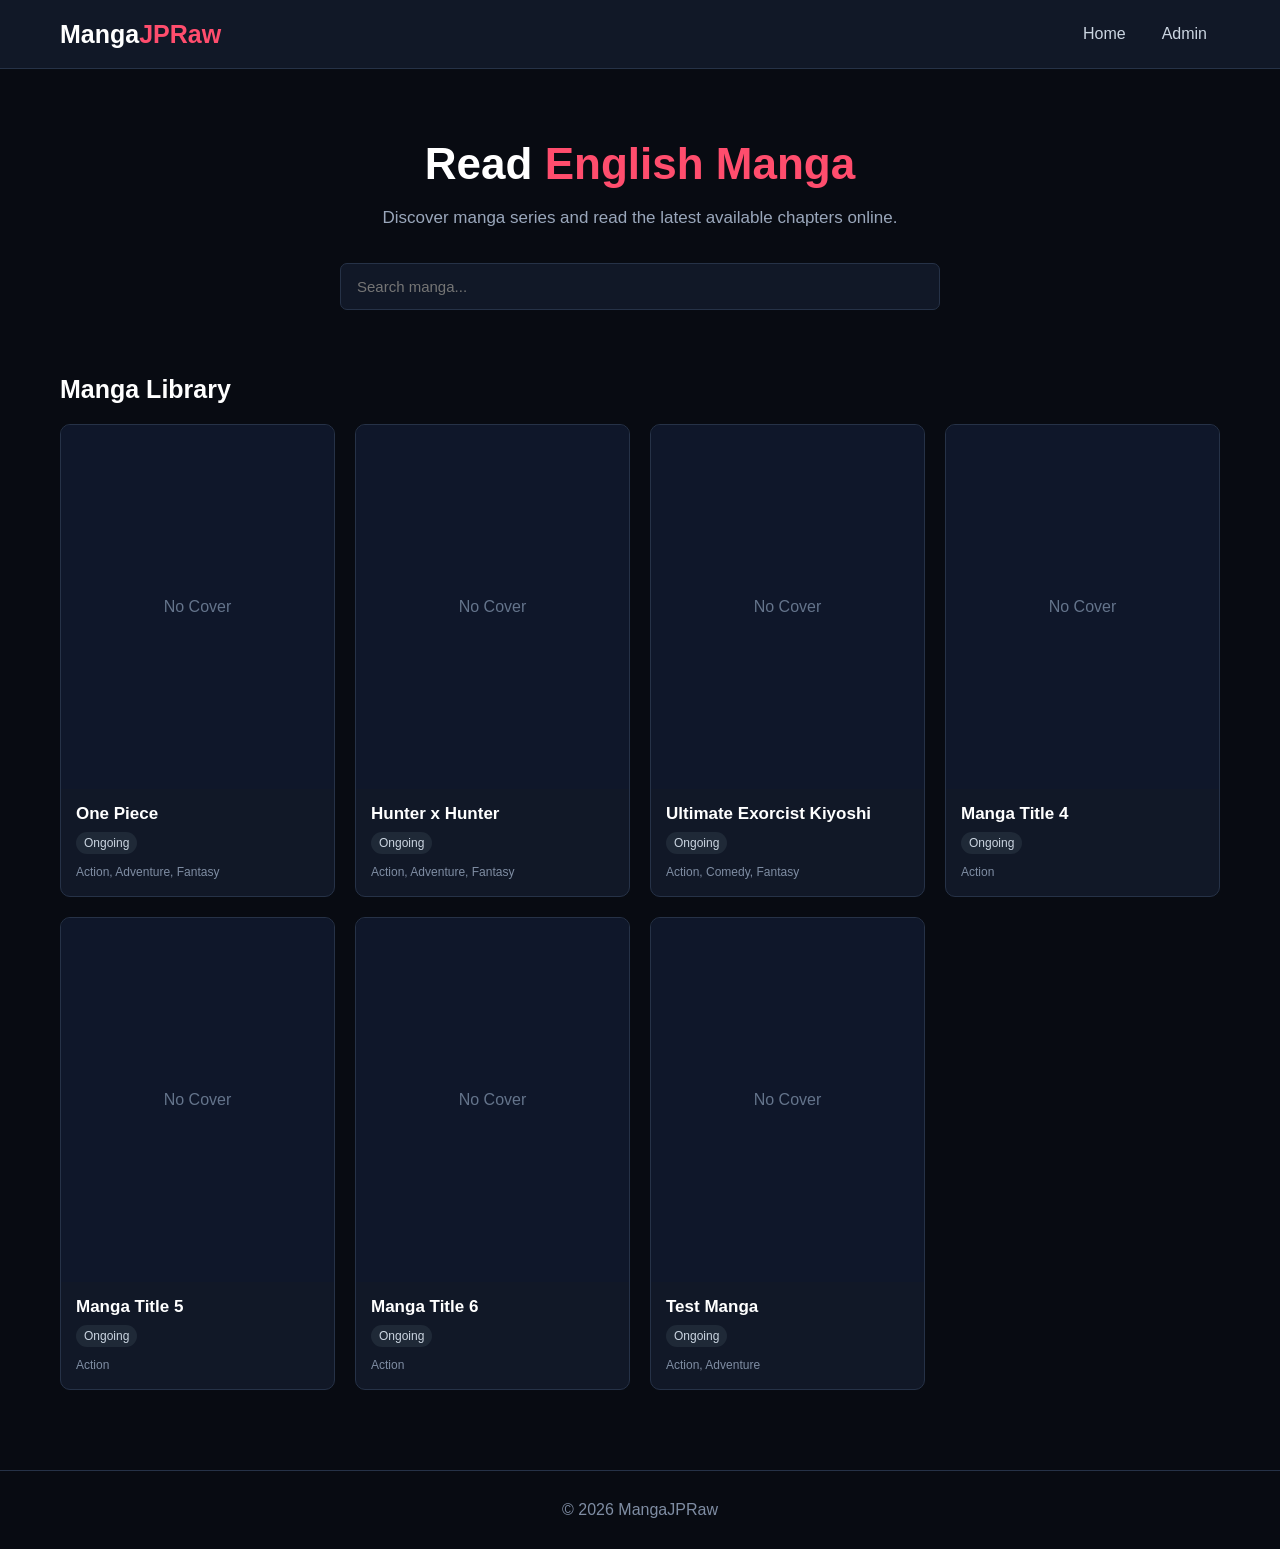
==== commit 269515f9: "Revamp index.html for MangaJPRaw site Updated the title and added a description meta tag. Enhanced s" ====
--- a/index.html
+++ b/index.html
@@ -2,7 +2,6 @@
 <html lang="en">
 
 <head>
-
     <meta charset="UTF-8">
 
     <meta
@@ -10,230 +9,769 @@
         content="width=device-width, initial-scale=1.0"
     >
 
-    <title>MangaJPRaw Admin Login</title>
-
-    <link
-        rel="stylesheet"
-        href="./style.css"
+    <title>MangaJPRaw - English Manga</title>
+
+    <meta
+        name="description"
+        content="Read English manga chapters on MangaJPRaw."
     >
 
+    <style>
+
+        * {
+            box-sizing: border-box;
+        }
+
+        body {
+            margin: 0;
+
+            background: #080b12;
+
+            color: #ffffff;
+
+            font-family:
+                Arial,
+                Helvetica,
+                sans-serif;
+        }
+
+        header {
+            background: #111827;
+
+            border-bottom:
+                1px solid #263247;
+
+            position: sticky;
+
+            top: 0;
+
+            z-index: 100;
+        }
+
+        .header-inner {
+            max-width: 1200px;
+
+            margin: auto;
+
+            padding: 16px 20px;
+
+            display: flex;
+
+            align-items: center;
+
+            justify-content: space-between;
+        }
+
+        .logo {
+            color: #ffffff;
+
+            text-decoration: none;
+
+            font-size: 25px;
+
+            font-weight: bold;
+        }
+
+        .logo span {
+            color: #ff4d6d;
+        }
+
+        nav {
+            display: flex;
+
+            gap: 10px;
+        }
+
+        nav a {
+            color: #cbd5e1;
+
+            text-decoration: none;
+
+            padding: 9px 13px;
+
+            border-radius: 6px;
+        }
+
+        nav a:hover {
+            background: #1f2937;
+
+            color: #ffffff;
+        }
+
+        .hero {
+            max-width: 1200px;
+
+            margin: auto;
+
+            padding: 70px 20px 45px;
+
+            text-align: center;
+        }
+
+        .hero h1 {
+            font-size: 44px;
+
+            margin: 0 0 15px;
+        }
+
+        .hero h1 span {
+            color: #ff4d6d;
+        }
+
+        .hero p {
+            max-width: 650px;
+
+            margin: auto;
+
+            color: #9aa7bb;
+
+            font-size: 17px;
+
+            line-height: 1.7;
+        }
+
+        .search-box {
+            max-width: 600px;
+
+            margin: 30px auto 0;
+
+            display: flex;
+
+            gap: 10px;
+        }
+
+        .search-box input {
+            flex: 1;
+
+            padding: 14px 16px;
+
+            background: #111827;
+
+            color: white;
+
+            border:
+                1px solid #263247;
+
+            border-radius: 7px;
+
+            outline: none;
+
+            font-size: 15px;
+        }
+
+        .search-box input:focus {
+            border-color: #ff4d6d;
+        }
+
+        .section {
+            max-width: 1200px;
+
+            margin: auto;
+
+            padding: 20px;
+        }
+
+        .section-title {
+            display: flex;
+
+            align-items: center;
+
+            justify-content: space-between;
+
+            margin-bottom: 20px;
+        }
+
+        .section-title h2 {
+            margin: 0;
+
+            font-size: 25px;
+        }
+
+        .manga-grid {
+            display: grid;
+
+            grid-template-columns:
+                repeat(4, 1fr);
+
+            gap: 20px;
+        }
+
+        .manga-card {
+            background: #111827;
+
+            border:
+                1px solid #263247;
+
+            border-radius: 10px;
+
+            overflow: hidden;
+
+            transition:
+                transform 0.2s,
+                border-color 0.2s;
+        }
+
+        .manga-card:hover {
+            transform: translateY(-4px);
+
+            border-color: #ff4d6d;
+        }
+
+        .cover {
+            width: 100%;
+
+            aspect-ratio: 3 / 4;
+
+            background: #0f172a;
+
+            overflow: hidden;
+        }
+
+        .cover img {
+            width: 100%;
+
+            height: 100%;
+
+            object-fit: cover;
+        }
+
+        .no-cover {
+            height: 100%;
+
+            display: flex;
+
+            align-items: center;
+
+            justify-content: center;
+
+            color: #64748b;
+        }
+
+        .manga-info {
+            padding: 15px;
+        }
+
+        .manga-info h3 {
+            margin:
+                0 0 8px;
+
+            font-size: 17px;
+        }
+
+        .manga-info h3 a {
+            color: white;
+
+            text-decoration: none;
+        }
+
+        .manga-info h3 a:hover {
+            color: #ff4d6d;
+        }
+
+        .status {
+            display: inline-block;
+
+            font-size: 12px;
+
+            padding: 4px 8px;
+
+            border-radius: 20px;
+
+            background: #1f2937;
+
+            color: #cbd5e1;
+        }
+
+        .genres {
+            color: #7f8da3;
+
+            font-size: 12px;
+
+            margin-top: 9px;
+
+            line-height: 1.5;
+        }
+
+        .loading,
+        .empty,
+        .error {
+            text-align: center;
+
+            padding: 60px 20px;
+
+            color: #9aa7bb;
+        }
+
+        .error {
+            color: #ff6b6b;
+        }
+
+        footer {
+            margin-top: 60px;
+
+            padding: 30px 20px;
+
+            text-align: center;
+
+            color: #7f8da3;
+
+            border-top:
+                1px solid #263247;
+        }
+
+        @media (max-width: 900px) {
+
+            .manga-grid {
+                grid-template-columns:
+                    repeat(3, 1fr);
+            }
+
+        }
+
+        @media (max-width: 650px) {
+
+            .header-inner {
+                flex-direction: column;
+
+                gap: 10px;
+            }
+
+            .hero {
+                padding-top: 45px;
+            }
+
+            .hero h1 {
+                font-size: 34px;
+            }
+
+            .manga-grid {
+                grid-template-columns:
+                    repeat(2, 1fr);
+
+                gap: 12px;
+            }
+
+        }
+
+        @media (max-width: 400px) {
+
+            .manga-grid {
+                grid-template-columns: 1fr;
+            }
+
+        }
+
+    </style>
+
 </head>
 
+
 <body>
 
-<div class="admin-container">
-
-    <div class="admin-card">
-
-        <h1>
-            MangaJPRaw
-        </h1>
+
+<header>
+
+    <div class="header-inner">
+
+        <a
+            href="./index.html"
+            class="logo"
+        >
+            Manga<span>JPRaw</span>
+        </a>
+
+        <nav>
+
+            <a href="./index.html">
+                Home
+            </a>
+
+            <a href="./admin/">
+                Admin
+            </a>
+
+        </nav>
+
+    </div>
+
+</header>
+
+
+<section class="hero">
+
+    <h1>
+        Read <span>English Manga</span>
+    </h1>
+
+    <p>
+        Discover manga series and read the
+        latest available chapters online.
+    </p>
+
+
+    <div class="search-box">
+
+        <input
+            type="search"
+            id="search"
+            placeholder="Search manga..."
+        >
+
+    </div>
+
+</section>
+
+
+<section class="section">
+
+    <div class="section-title">
 
         <h2>
-            Admin Panel
+            Manga Library
         </h2>
 
-        <p class="subtitle">
-            Authorized access only
-        </p>
-
-
-        <form id="loginForm">
-
-            <label for="token">
-                GitHub Admin Token
-            </label>
-
-            <input
-                type="password"
-                id="token"
-                placeholder="Enter GitHub token"
-                autocomplete="off"
-                required
-            >
-
-            <div
-                style="
-                    color:#7f8da3;
-                    font-size:12px;
-                    margin-bottom:15px;
-                    line-height:1.5;
-                "
-            >
-                Your token is kept only in this browser
-                session and is not written into the
-                website files.
-            </div>
-
-
-            <button type="submit">
-                Login
-            </button>
-
-        </form>
-
-
-        <div
-            id="message"
-            class="message"
-        ></div>
-
     </div>
 
-</div>
+
+    <div
+        id="manga-list"
+        class="manga-grid"
+    >
+
+        <div class="loading">
+            Loading manga...
+        </div>
+
+    </div>
+
+</section>
+
+
+<footer>
+
+    © 2026 MangaJPRaw
+
+</footer>
 
 
 <script>
 
-    const form =
-        document.getElementById(
-            "loginForm"
-        );
-
-
-    const message =
-        document.getElementById(
-            "message"
-        );
-
-
-    form.addEventListener(
-        "submit",
-        async function(event) {
-
-            event.preventDefault();
-
-
-            const token =
-                document
-                    .getElementById("token")
-                    .value
-                    .trim();
-
-
-            if (!token) {
-
-                message.textContent =
-                    "Please enter your token.";
-
-                message.className =
-                    "message error";
-
-                return;
-
-            }
-
-
-            message.textContent =
-                "Checking token...";
-
-            message.className =
-                "message";
-
-
-            try {
-
-                const response =
-                    await fetch(
-                        "https://api.github.com/user",
-                        {
-                            method: "GET",
-
-                            headers: {
-
-                                "Authorization":
-                                    "Bearer " + token,
-
-                                "Accept":
-                                    "application/vnd.github+json",
-
-                                "X-GitHub-Api-Version":
-                                    "2022-11-28"
-
-                            }
+    const DATA_URL =
+        "./data/manga.json";
+
+
+    let allManga = [];
+
+
+    async function loadManga() {
+
+        const container =
+            document.getElementById(
+                "manga-list"
+            );
+
+
+        try {
+
+            const response =
+                await fetch(
+                    DATA_URL +
+                    "?v=" +
+                    Date.now()
+                );
+
+
+            if (!response.ok) {
+
+                throw new Error(
+                    "Failed to load manga data."
+                );
+
+            }
+
+
+            const data =
+                await response.json();
+
+
+            /*
+             * Support both:
+             *
+             * [
+             *   {...}
+             * ]
+             *
+             * and:
+             *
+             * {
+             *   "manga": [...]
+             * }
+             */
+
+            if (Array.isArray(data)) {
+
+                allManga = data;
+
+            }
+
+            else if (
+                data &&
+                Array.isArray(data.manga)
+            ) {
+
+                allManga =
+                    data.manga;
+
+            }
+
+            else {
+
+                allManga = [];
+
+            }
+
+
+            displayManga(
+                allManga
+            );
+
+
+        }
+
+        catch (error) {
+
+            console.error(
+                error
+            );
+
+
+            container.innerHTML = `
+                <div class="error">
+                    Failed to load manga.
+                </div>
+            `;
+
+        }
+
+    }
+
+
+    function displayManga(
+        mangaList
+    ) {
+
+        const container =
+            document.getElementById(
+                "manga-list"
+            );
+
+
+        if (
+            !mangaList ||
+            mangaList.length === 0
+        ) {
+
+            container.innerHTML = `
+                <div class="empty">
+                    No manga found.
+                </div>
+            `;
+
+            return;
+
+        }
+
+
+        container.innerHTML =
+            mangaList
+                .map(
+                    function(manga) {
+
+                        const cover =
+                            manga.cover
+                                ? `
+                                    <img
+                                        src="${escapeHTML(manga.cover)}"
+                                        alt="${escapeHTML(manga.title || "Manga")}"
+                                        onerror="this.parentElement.innerHTML='<div class=&quot;no-cover&quot;>No Cover</div>'"
+                                    >
+                                  `
+                                : `
+                                    <div class="no-cover">
+                                        No Cover
+                                    </div>
+                                  `;
+
+
+                        const genres =
+                            Array.isArray(
+                                manga.genres
+                            )
+                                ? manga.genres.join(
+                                    ", "
+                                  )
+                                : "";
+
+
+                        return `
+
+                            <article class="manga-card">
+
+                                <div class="cover">
+
+                                    ${cover}
+
+                                </div>
+
+                                <div class="manga-info">
+
+                                    <h3>
+
+                                        <a
+                                            href="./manga.html?id=${encodeURIComponent(manga.id || "")}"
+                                        >
+                                            ${escapeHTML(manga.title || "Untitled Manga")}
+                                        </a>
+
+                                    </h3>
+
+                                    ${
+                                        manga.status
+                                            ? `
+                                                <span class="status">
+                                                    ${escapeHTML(manga.status)}
+                                                </span>
+                                              `
+                                            : ""
+                                    }
+
+                                    ${
+                                        genres
+                                            ? `
+                                                <div class="genres">
+                                                    ${escapeHTML(genres)}
+                                                </div>
+                                              `
+                                            : ""
+                                    }
+
+                                </div>
+
+                            </article>
+
+                        `;
+
+                    }
+                )
+                .join("");
+
+    }
+
+
+    document
+        .getElementById("search")
+        .addEventListener(
+            "input",
+            function() {
+
+                const query =
+                    this.value
+                        .trim()
+                        .toLowerCase();
+
+
+                if (!query) {
+
+                    displayManga(
+                        allManga
+                    );
+
+                    return;
+
+                }
+
+
+                const filtered =
+                    allManga.filter(
+                        function(manga) {
+
+                            return (
+
+                                String(
+                                    manga.title || ""
+                                )
+                                    .toLowerCase()
+                                    .includes(query)
+
+                                ||
+
+                                String(
+                                    manga.japaneseTitle || ""
+                                )
+                                    .toLowerCase()
+                                    .includes(query)
+
+                                ||
+
+                                String(
+                                    manga.id || ""
+                                )
+                                    .toLowerCase()
+                                    .includes(query)
+
+                            );
+
                         }
                     );
 
 
-                if (!response.ok) {
-
-                    throw new Error(
-                        "Invalid GitHub token."
-                    );
-
-                }
-
-
-                const user =
-                    await response.json();
-
-
-                /*
-                 * Only your GitHub account is
-                 * allowed to use this admin panel.
-                 */
-
-                const allowedUser =
-                    "TalalKhanTareen";
-
-
-                if (
-                    user.login.toLowerCase() !==
-                    allowedUser.toLowerCase()
-                ) {
-
-                    throw new Error(
-                        "This GitHub account is not authorized."
-                    );
-
-                }
-
-
-                /*
-                 * Store token only for this
-                 * browser session.
-                 */
-
-                sessionStorage.setItem(
-                    "mangajpraw_token",
-                    token
+                displayManga(
+                    filtered
                 );
 
-
-                sessionStorage.setItem(
-                    "mangajpraw_admin",
-                    "true"
-                );
-
-
-                sessionStorage.setItem(
-                    "mangajpraw_user",
-                    user.login
-                );
-
-
-                window.location.href =
-                    "./dashboard.html";
-
-            }
-
-            catch (error) {
-
-                console.error(error);
-
-                message.textContent =
-                    error.message;
-
-                message.className =
-                    "message error";
-
-            }
-
-        }
-    );
+            }
+        );
+
+
+    function escapeHTML(
+        value
+    ) {
+
+        return String(value)
+
+            .replace(
+                /&/g,
+                "&amp;"
+            )
+
+            .replace(
+                /</g,
+                "&lt;"
+            )
+
+            .replace(
+                />/g,
+                "&gt;"
+            )
+
+            .replace(
+                /"/g,
+                "&quot;"
+            )
+
+            .replace(
+                /'/g,
+                "&#039;"
+            );
+
+    }
+
+
+    loadManga();
 
 </script>
 
+
 </body>
 
 </html>
